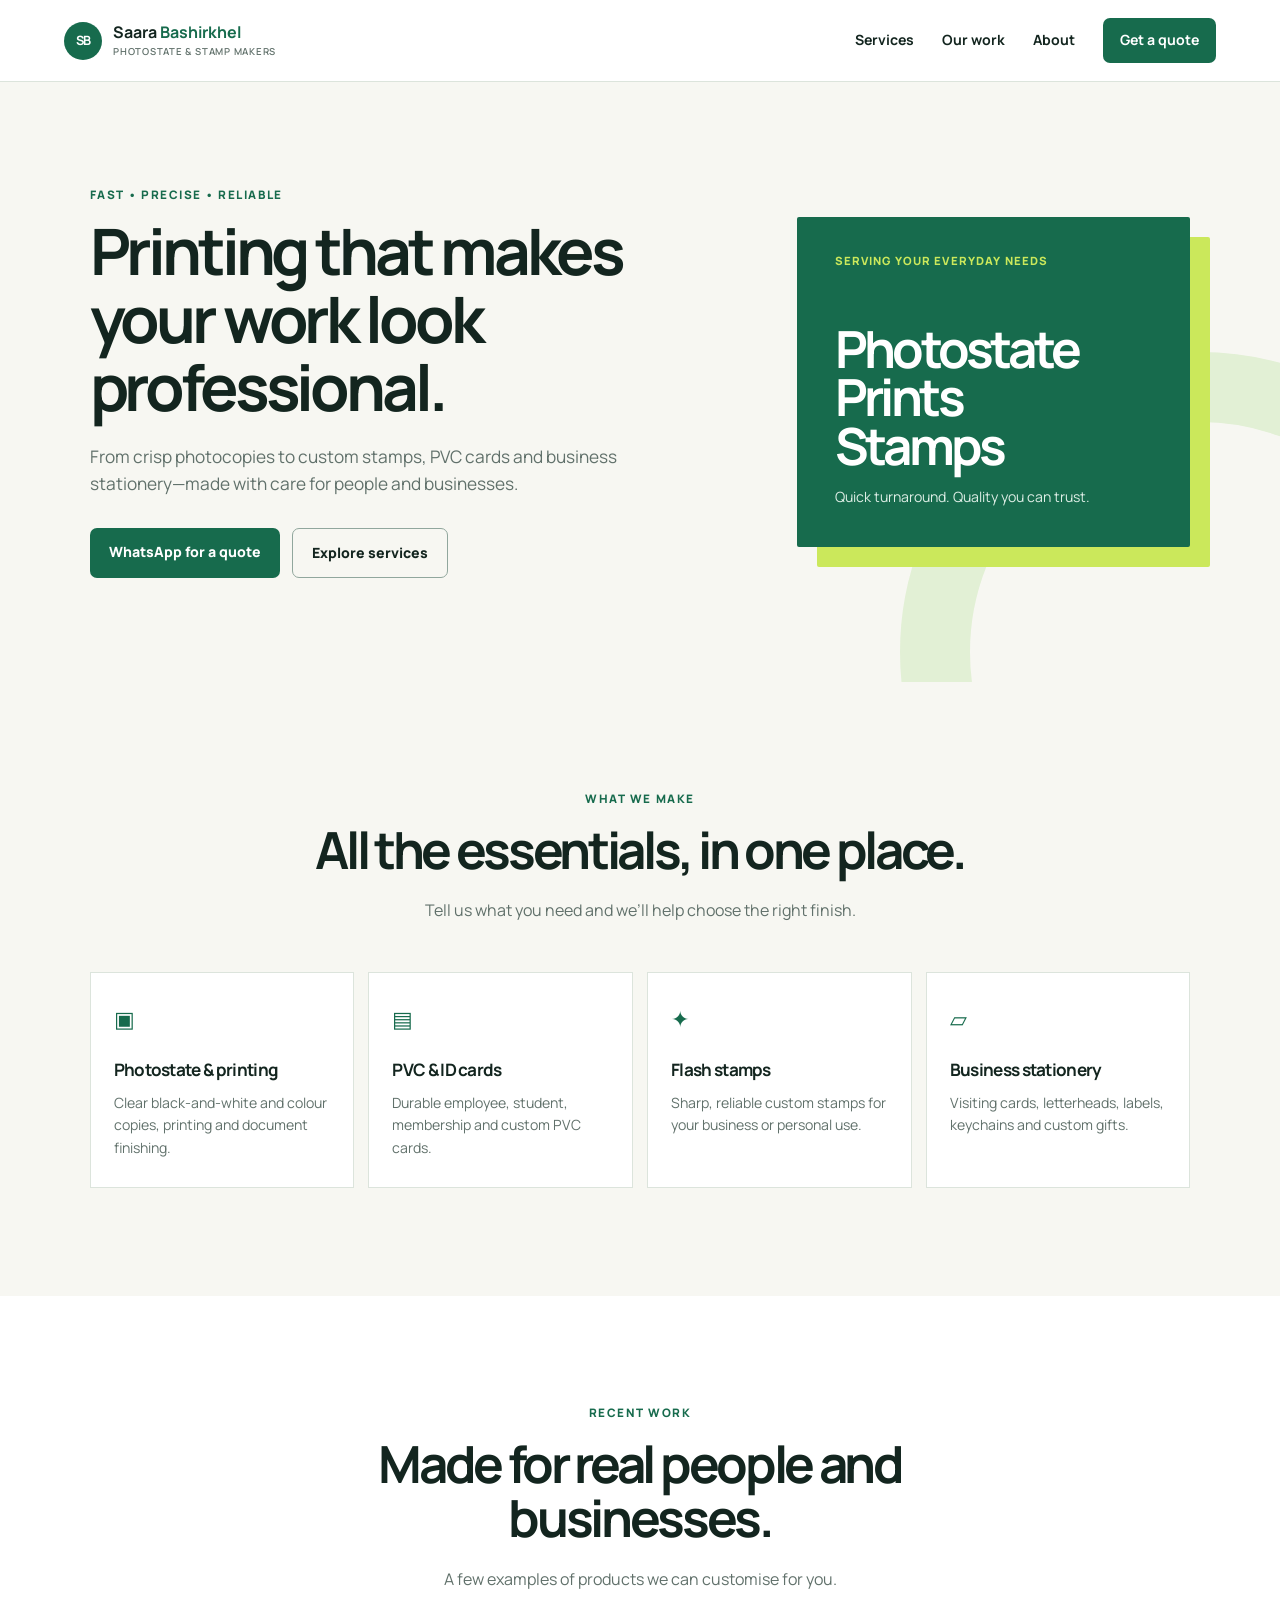
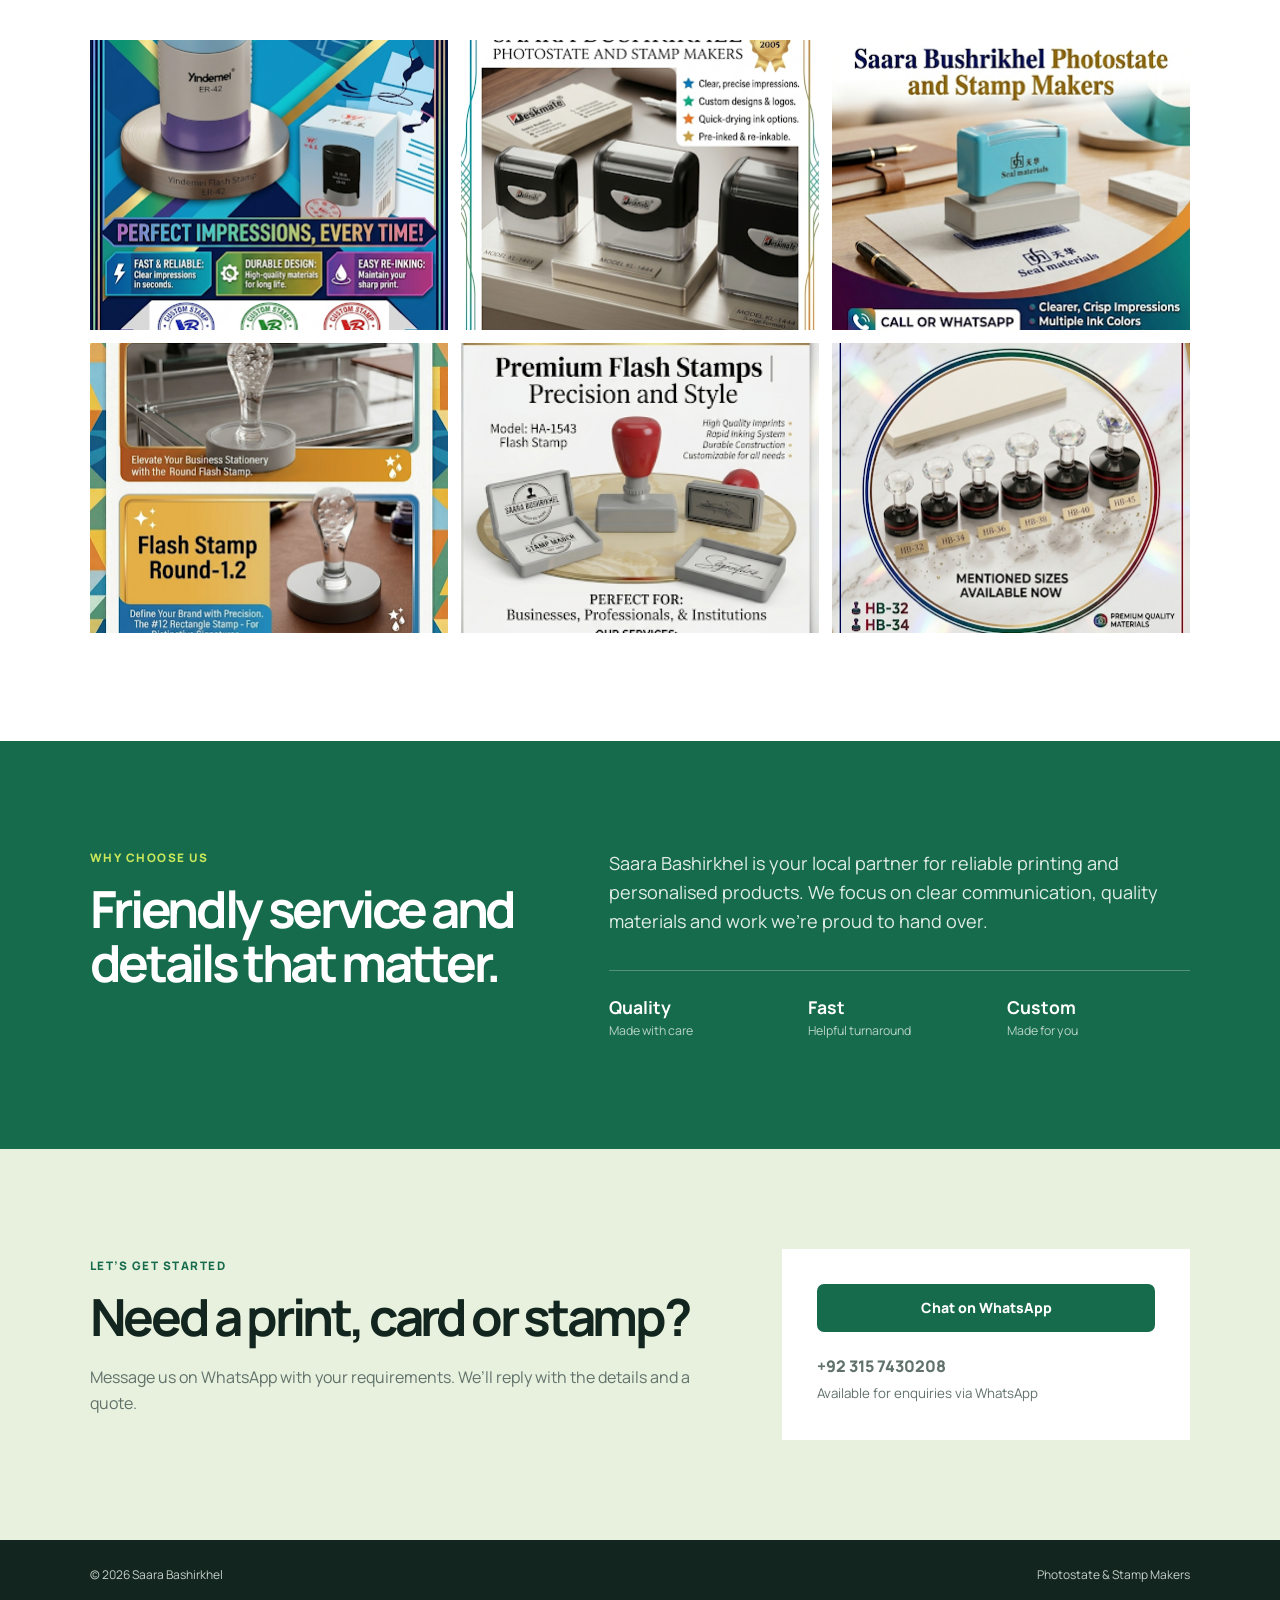
==== index.html @ 675db546 "Add files via upload" ====
<!doctype html>
<html lang="en">
  <head>
    <meta charset="utf-8">
    <meta name="viewport" content="width=device-width, initial-scale=1">
    <meta name="description" content="Saara Bashirkhel — professional photostate, printing, PVC card and stamp-making services.">
    <title>Saara Bashirkhel | Photostate & Stamp Makers</title>
    <link rel="preconnect" href="https://fonts.googleapis.com">
    <link rel="preconnect" href="https://fonts.gstatic.com" crossorigin>
    <link href="https://fonts.googleapis.com/css2?family=Manrope:wght@400;500;600;700;800&display=swap" rel="stylesheet">
    <link rel="stylesheet" href="styles.css">
  </head>
  <body>
    <header class="site-header">
      <a class="brand" href="#home" aria-label="Saara Bashirkhel home"><span class="brand-mark">SB</span><span>Saara <b>Bashirkhel</b><small>Photostate & Stamp Makers</small></span></a>
      <button class="menu-button" aria-expanded="false" aria-controls="menu">Menu</button>
      <nav id="menu"><a href="#services">Services</a><a href="#gallery">Our work</a><a href="#about">About</a><a class="nav-cta" href="#contact">Get a quote</a></nav>
    </header>

    <main>
      <section id="home" class="hero">
        <div class="hero-copy"><p class="eyebrow">Fast • precise • reliable</p><h1>Printing that makes your work look professional.</h1><p class="lead">From crisp photocopies to custom stamps, PVC cards and business stationery—made with care for people and businesses.</p><div class="actions"><a class="button primary" href="https://wa.me/923157430208?text=Hello%20Saara%20Bashirkhel%2C%20I%20would%20like%20a%20quote." target="_blank" rel="noopener">WhatsApp for a quote</a><a class="button ghost" href="#services">Explore services</a></div></div>
        <div class="hero-card"><span>Serving your everyday needs</span><strong>Photostate<br>Prints<br>Stamps</strong><p>Quick turnaround. Quality you can trust.</p></div>
      </section>

      <section id="services" class="section tinted"><div class="section-heading"><p class="eyebrow">What we make</p><h2>All the essentials, in one place.</h2><p>Tell us what you need and we’ll help choose the right finish.</p></div>
        <div class="service-grid">
          <article><span class="icon">▣</span><h3>Photostate & printing</h3><p>Clear black-and-white and colour copies, printing and document finishing.</p></article>
          <article><span class="icon">▤</span><h3>PVC & ID cards</h3><p>Durable employee, student, membership and custom PVC cards.</p></article>
          <article><span class="icon">✦</span><h3>Flash stamps</h3><p>Sharp, reliable custom stamps for your business or personal use.</p></article>
          <article><span class="icon">▱</span><h3>Business stationery</h3><p>Visiting cards, letterheads, labels, keychains and custom gifts.</p></article>
        </div>
      </section>

      <section id="gallery" class="section"><div class="section-heading"><p class="eyebrow">Recent work</p><h2>Made for real people and businesses.</h2><p>A few examples of products we can customise for you.</p></div>
        <div class="gallery">
          <img src="assets/1783739951752.png" alt="Custom printing work" loading="lazy"><img src="assets/1783739996728.png" alt="Custom stamp work" loading="lazy"><img src="assets/1783740013256.png" alt="Printed product" loading="lazy"><img src="assets/1783740024744.png" alt="Printed product" loading="lazy"><img src="assets/1783740642794.png" alt="Custom work" loading="lazy"><img src="assets/1783740699148.png" alt="Custom printing work" loading="lazy">
        </div>
      </section>

      <section id="about" class="section about"><div><p class="eyebrow">Why choose us</p><h2>Friendly service and details that matter.</h2></div><div class="about-copy"><p>Saara Bashirkhel is your local partner for reliable printing and personalised products. We focus on clear communication, quality materials and work we’re proud to hand over.</p><div class="stats"><div><b>Quality</b><span>Made with care</span></div><div><b>Fast</b><span>Helpful turnaround</span></div><div><b>Custom</b><span>Made for you</span></div></div></div></section>

      <section id="contact" class="contact"><div><p class="eyebrow">Let’s get started</p><h2>Need a print, card or stamp?</h2><p>Message us on WhatsApp with your requirements. We’ll reply with the details and a quote.</p></div><div class="contact-panel"><a class="button primary full" href="https://wa.me/923157430208?text=Hello%20Saara%20Bashirkhel%2C%20I%20would%20like%20a%20quote." target="_blank" rel="noopener">Chat on WhatsApp</a><p>+92 315 7430208</p><small>Available for enquiries via WhatsApp</small></div></section>
    </main>
    <footer><span>© <span id="year"></span> Saara Bashirkhel</span><span>Photostate & Stamp Makers</span></footer>
    <script src="script.js"></script>
  </body>
</html>
---- styles.css ----
:root{--ink:#13251f;--green:#176b4d;--lime:#cbe85b;--paper:#f7f7f2;--muted:#61716b;--line:#dce4dc}*{box-sizing:border-box}html{scroll-behavior:smooth}body{margin:0;font-family:Manrope,Arial,sans-serif;color:var(--ink);background:#fff;line-height:1.6}.site-header{height:82px;display:flex;align-items:center;justify-content:space-between;padding:0 max(5vw,32px);border-bottom:1px solid var(--line);position:sticky;top:0;background:#fffffff0;backdrop-filter:blur(12px);z-index:10}.brand{display:flex;align-items:center;gap:11px;color:var(--ink);text-decoration:none;font-weight:700;line-height:1.1}.brand b{color:var(--green)}.brand small{display:block;font-size:.6rem;font-weight:600;letter-spacing:.08em;text-transform:uppercase;color:var(--muted);margin-top:5px}.brand-mark{display:grid;place-items:center;width:38px;height:38px;border-radius:50%;background:var(--green);color:white;font-size:.8rem;letter-spacing:-.08em}nav{display:flex;gap:28px;align-items:center}nav a{color:var(--ink);text-decoration:none;font-size:.88rem;font-weight:700}.nav-cta{background:var(--green);color:#fff;padding:11px 17px;border-radius:7px}.menu-button{display:none}.hero{min-height:600px;background:var(--paper);padding:90px max(7vw,32px);display:grid;grid-template-columns:1.15fr .7fr;align-items:center;gap:60px;position:relative;overflow:hidden}.hero:after{content:"";width:460px;height:460px;border:70px solid #e2f0d5;border-radius:50%;position:absolute;right:-220px;bottom:-270px}.hero-copy{max-width:725px;position:relative;z-index:1}.eyebrow{font-size:.73rem;letter-spacing:.13em;text-transform:uppercase;font-weight:800;color:var(--green);margin:0 0 13px}.hero h1,h2{font-size:clamp(2.2rem,5vw,4.55rem);letter-spacing:-.065em;line-height:1.06;margin:0 0 22px}.lead{font-size:1.08rem;max-width:585px;color:var(--muted);margin:0 0 30px}.actions{display:flex;gap:12px;flex-wrap:wrap}.button{display:inline-block;border-radius:7px;padding:13px 19px;text-decoration:none;font-weight:800;font-size:.88rem;transition:.2s}.button:hover{transform:translateY(-2px)}.primary{background:var(--green);color:white}.ghost{border:1px solid #91a79d;color:var(--ink)}.hero-card{position:relative;z-index:1;background:var(--green);color:#fff;padding:38px;min-height:330px;display:flex;flex-direction:column;justify-content:end;border-radius:2px;box-shadow:20px 20px 0 var(--lime)}.hero-card span{position:absolute;top:35px;font-size:.71rem;letter-spacing:.1em;text-transform:uppercase;color:var(--lime);font-weight:800}.hero-card strong{font-size:clamp(2.1rem,4vw,3.5rem);letter-spacing:-.07em;line-height:.95}.hero-card p{font-size:.88rem;color:#deeee6;margin:17px 0 0}.section{padding:108px max(7vw,32px)}.tinted{background:var(--paper)}.section-heading{text-align:center;max-width:650px;margin:0 auto 48px}.section-heading h2,.about h2,.contact h2{font-size:clamp(2rem,4vw,3.5rem)}.section-heading>p:last-child{color:var(--muted);margin:0}.service-grid{display:grid;grid-template-columns:repeat(4,1fr);gap:14px}.service-grid article{background:#fff;border:1px solid var(--line);padding:28px 23px;min-height:210px}.icon{font-size:1.4rem;color:var(--green)}h3{font-size:1.07rem;letter-spacing:-.04em;margin:20px 0 8px}.service-grid p{font-size:.88rem;color:var(--muted);margin:0}.gallery{display:grid;grid-template-columns:repeat(3,1fr);gap:13px}.gallery img{width:100%;height:290px;object-fit:cover;display:block;filter:saturate(.92)}.about{background:var(--green);color:white;display:grid;grid-template-columns:.85fr 1.15fr;gap:90px}.about .eyebrow{color:var(--lime)}.about-copy>p{font-size:1.13rem;color:#e1eee7;margin:0}.stats{display:grid;grid-template-columns:repeat(3,1fr);gap:15px;border-top:1px solid #549177;margin-top:34px;padding-top:22px}.stats b,.stats span{display:block}.stats b{font-size:1.1rem}.stats span{font-size:.77rem;color:#b7d4c4}.contact{padding:100px max(7vw,32px);display:grid;grid-template-columns:1.2fr .8fr;gap:80px;align-items:center;background:#e7f1dd}.contact>div>p:not(.eyebrow){color:var(--muted);max-width:620px}.contact-panel{background:white;padding:35px}.full{width:100%;text-align:center}.contact-panel p{font-weight:800;margin:22px 0 0}.contact-panel small{color:var(--muted)}footer{padding:25px max(7vw,32px);display:flex;justify-content:space-between;background:var(--ink);color:#c5d2ca;font-size:.75rem}@media(max-width:800px){.site-header{height:70px}.menu-button{display:block;border:0;background:none;font:inherit;font-weight:800;color:var(--green)}nav{display:none;position:absolute;left:0;right:0;top:69px;padding:20px 5vw;background:white;border-bottom:1px solid var(--line);flex-direction:column;align-items:flex-start;gap:18px}nav.open{display:flex}.hero,.about,.contact{grid-template-columns:1fr;gap:40px}.hero{padding-top:65px;padding-bottom:80px;min-height:0}.hero-card{min-height:240px}.service-grid{grid-template-columns:1fr 1fr}.gallery{grid-template-columns:1fr 1fr}.gallery img{height:220px}.section{padding-top:75px;padding-bottom:75px}.about{gap:26px}.stats{gap:8px}footer{flex-direction:column;gap:6px}}@media(max-width:420px){.service-grid{grid-template-columns:1fr}.gallery{grid-template-columns:1fr}.gallery img{height:280px}}
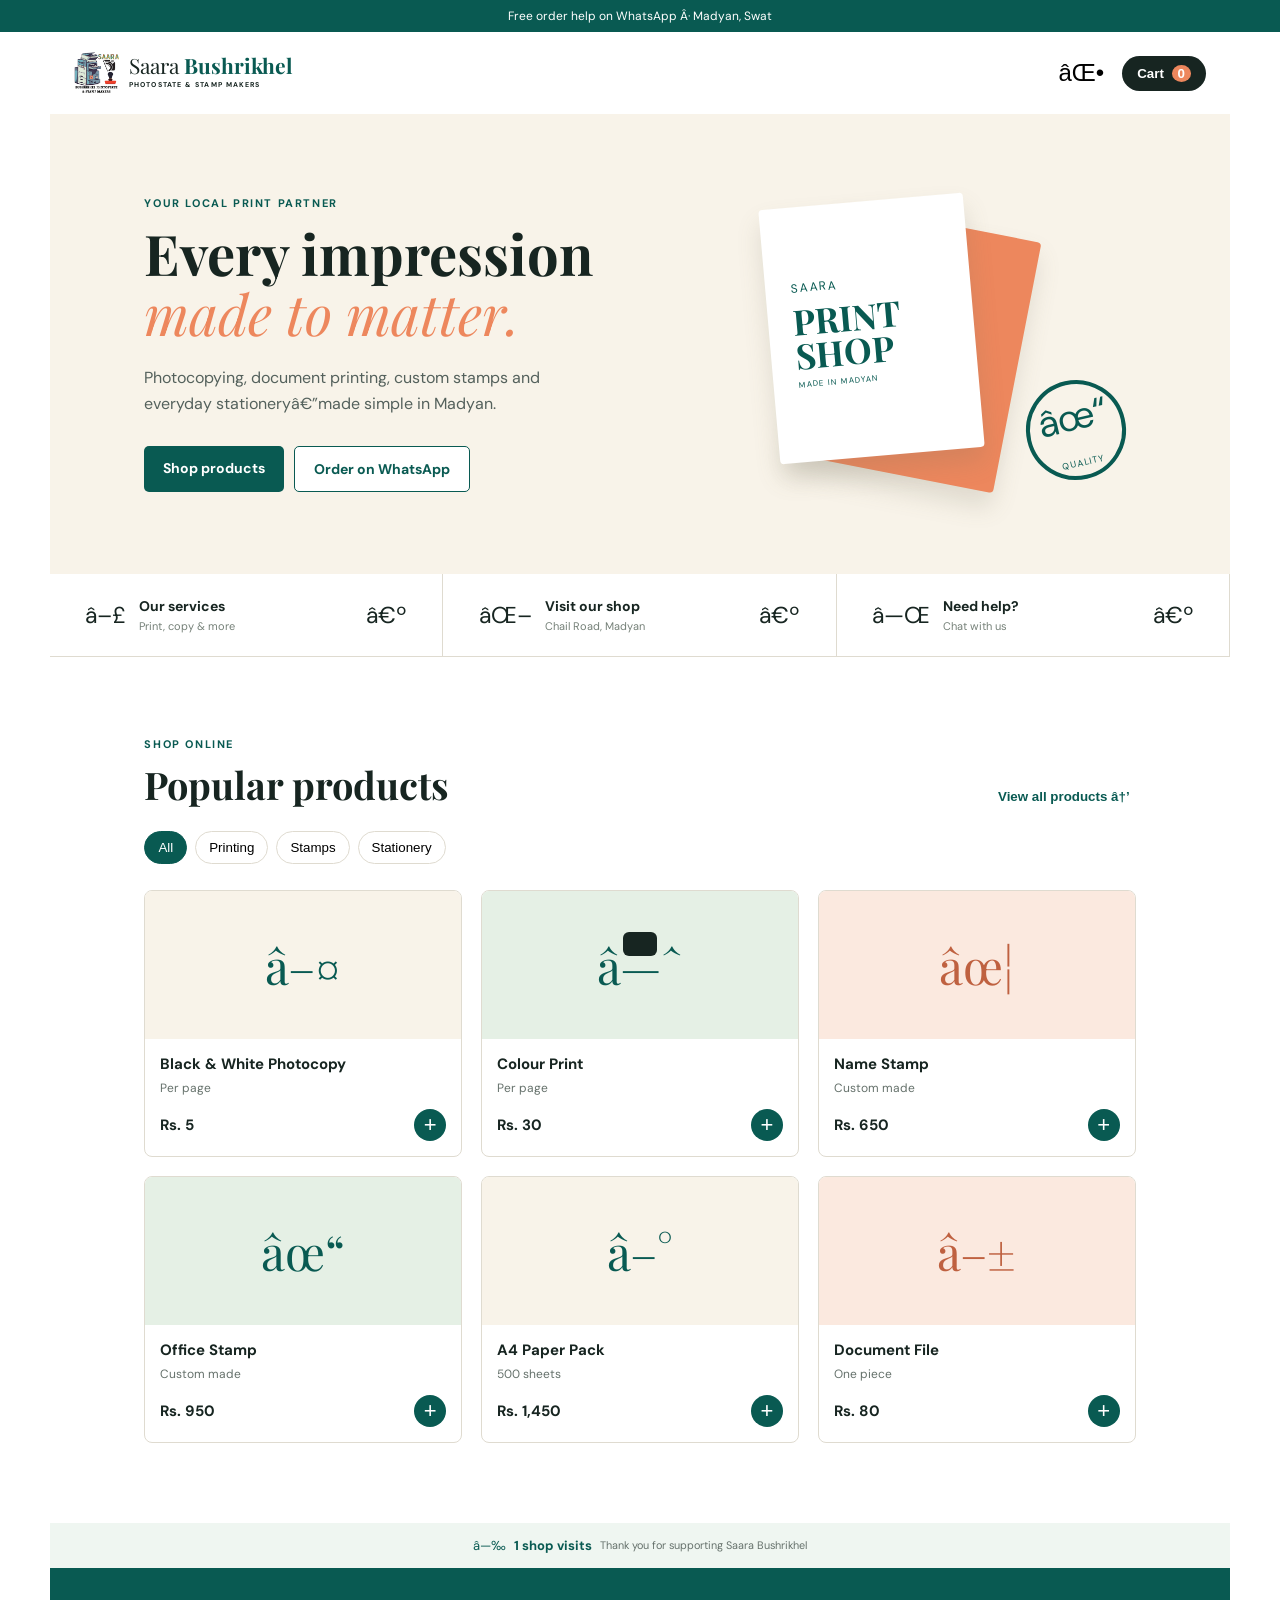
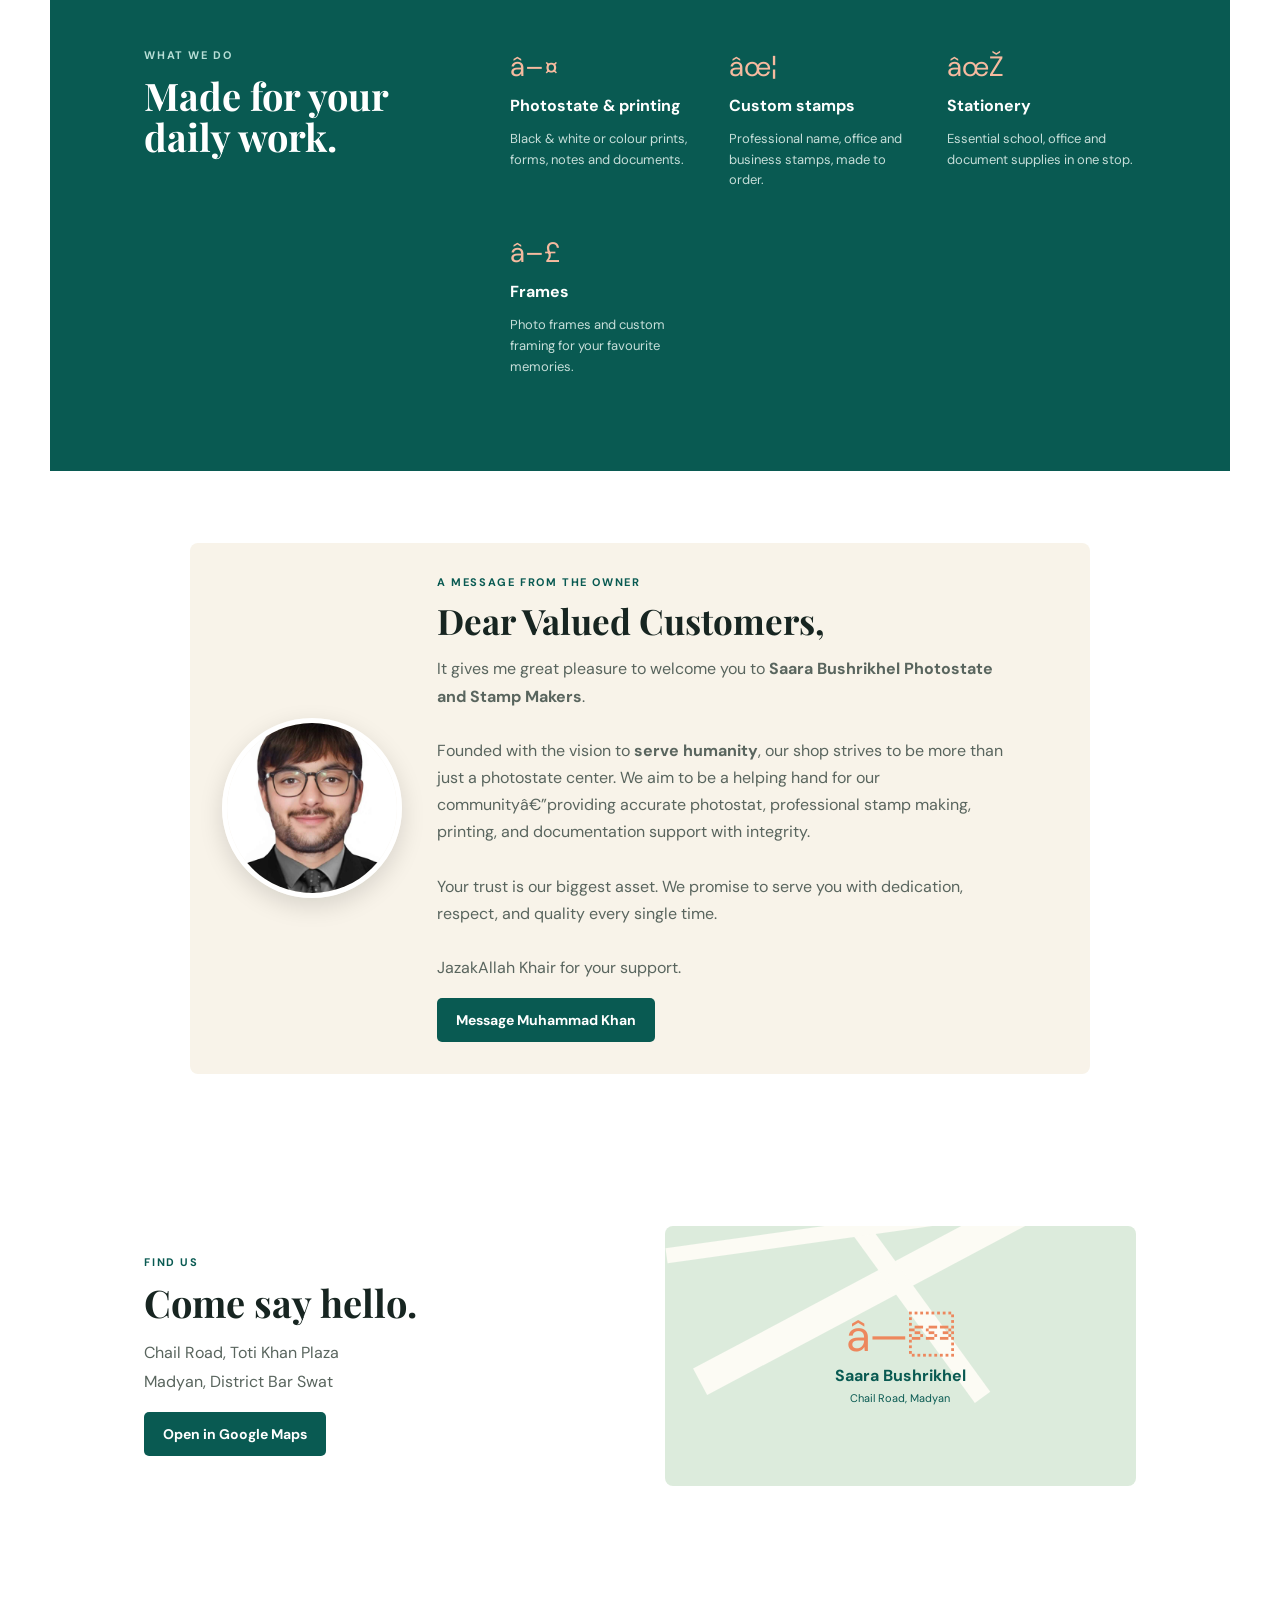
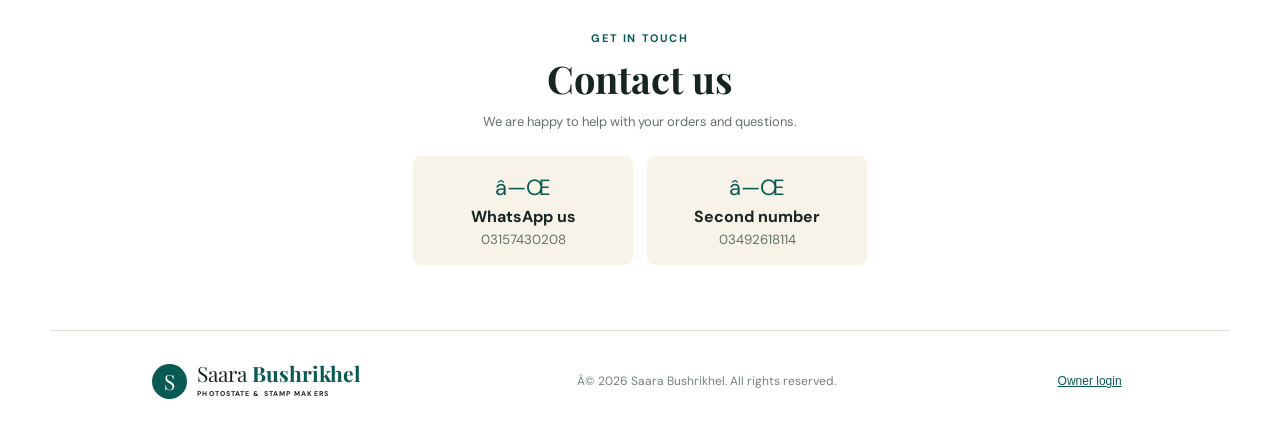
==== commit 716e0095: "Deploy updated Saara Bushrikhel website" ====
--- a/index.html
+++ b/index.html
@@ -1,48 +1,103 @@
 <!doctype html>
 <html lang="en">
   <head>
-    <meta charset="utf-8">
-    <meta name="viewport" content="width=device-width, initial-scale=1">
-    <meta name="description" content="Saara Bashirkhel — professional photostate, printing, PVC card and stamp-making services.">
-    <title>Saara Bashirkhel | Photostate & Stamp Makers</title>
-    <link rel="preconnect" href="https://fonts.googleapis.com">
-    <link rel="preconnect" href="https://fonts.gstatic.com" crossorigin>
-    <link href="https://fonts.googleapis.com/css2?family=Manrope:wght@400;500;600;700;800&display=swap" rel="stylesheet">
-    <link rel="stylesheet" href="styles.css">
+    <meta charset="UTF-8" />
+    <meta name="viewport" content="width=device-width, initial-scale=1.0" />
+    <meta name="description" content="Saara Bushrikhel Photostate and Stamp Makers in Madyan, Swat. Photocopy, printing, stamps and stationery." />
+    <meta name="theme-color" content="#095a52" />
+    <title>Saara Bushrikhel | Photostate & Stamp Makers</title>
+    <link rel="preconnect" href="https://fonts.googleapis.com" />
+    <link rel="preconnect" href="https://fonts.gstatic.com" crossorigin />
+    <link href="https://fonts.googleapis.com/css2?family=DM+Sans:wght@400;500;600;700&family=Playfair+Display:wght@700&display=swap" rel="stylesheet" />
+    <style>:root{--green:#095a52;--ink:#172521;--cream:#f8f3e9;--orange:#ed875d;--line:#dfdbd0}*{box-sizing:border-box}html{scroll-behavior:smooth}body{margin:0;color:var(--ink);background:#fff;font-family:"DM Sans",sans-serif}.notice{background:var(--green);color:#fff;text-align:center;font-size:12px;padding:8px}.header,main,footer{max-width:1180px;margin:auto}.header{height:82px;display:flex;align-items:center;justify-content:space-between;padding:0 24px}.brand{display:flex;gap:10px;align-items:center;color:var(--ink);text-decoration:none;font-family:"Playfair Display",serif;font-size:21px;line-height:.8}.brand b{color:var(--green)}.brand small{display:block;font:700 7px "DM Sans";letter-spacing:1.1px;margin-top:7px}.brand-mark{display:grid;place-items:center;width:35px;height:35px;border-radius:50%;background:var(--green);color:#fff;font-size:21px}.header-actions{display:flex;align-items:center;gap:12px}.icon-button,.close,.admin-link{border:0;background:transparent;font-size:24px;cursor:pointer}.cart-button{border:0;border-radius:99px;background:var(--ink);color:#fff;padding:10px 15px;font-weight:700;cursor:pointer}.cart-button span{background:var(--orange);border-radius:50%;padding:1px 6px;margin-left:4px}.hero{background:var(--cream);padding:82px 8%;display:grid;grid-template-columns:1.15fr .85fr;min-height:450px;overflow:hidden}.eyebrow{letter-spacing:1.6px;font-weight:700;font-size:11px;color:var(--green);margin:0 0 13px}.hero h1,h2{font-family:"Playfair Display",serif;font-size:56px;line-height:1.08;margin:0}.hero h1 i{color:var(--orange);font-weight:400}.hero-copy{max-width:430px;line-height:1.65;color:#54615c;margin:21px 0 28px}.button{display:inline-block;text-decoration:none;border:0;padding:13px 19px;border-radius:5px;font:700 14px "DM Sans";cursor:pointer}.primary{background:var(--green);color:#fff}.secondary{background:#fff;color:var(--green);border:1px solid var(--green)}.hero-buttons{display:flex;gap:10px}.hero-art{position:relative;min-height:270px}.paper{position:absolute;width:205px;height:255px;border-radius:4px;box-shadow:0 15px 25px #766d5b30}.paper-back{background:var(--orange);transform:rotate(11deg);left:100px;top:25px}.paper-front{display:flex;flex-direction:column;justify-content:center;gap:8px;background:#fff;padding:25px;left:55px;top:5px;transform:rotate(-5deg);color:var(--green)}.paper-front span{font-size:12px;letter-spacing:2px}.paper-front b{font-family:"Playfair Display";font-size:35px;line-height:.95}.paper-front small{font-size:8px;letter-spacing:1px}.stamp{position:absolute;right:10px;bottom:12px;display:grid;place-items:center;width:100px;height:100px;border:4px solid var(--green);border-radius:50%;color:var(--green);font-size:38px;transform:rotate(-13deg)}.stamp small{font-size:9px;letter-spacing:1px}.quick-links{display:grid;grid-template-columns:repeat(3,1fr);border-bottom:1px solid var(--line)}.quick-links a{padding:23px 9%;display:flex;align-items:center;gap:13px;border-right:1px solid var(--line);color:var(--ink);text-decoration:none;font-size:23px}.quick-links span{font-size:14px;font-weight:700;flex:1}.quick-links small{display:block;color:#758078;font-weight:400;font-size:11px;margin-top:4px}.shop-section,.services,.location{padding:80px 8%}.section-heading{display:flex;justify-content:space-between;align-items:end}.section-heading h2,.services h2,.location h2{font-size:38px}.text-button{border:0;background:none;color:var(--green);font-weight:700;cursor:pointer}.filters{display:flex;gap:8px;margin:26px 0}.filters button{border:1px solid var(--line);background:#fff;border-radius:999px;padding:8px 13px;cursor:pointer}.filters button.active{background:var(--green);color:#fff;border-color:var(--green)}.products{display:grid;grid-template-columns:repeat(3,1fr);gap:19px}.product{border:1px solid var(--line);border-radius:8px;overflow:hidden}.product-visual{height:148px;background:var(--cream);display:grid;place-items:center;font:48px "Playfair Display";color:var(--green)}.product:nth-child(2n) .product-visual{background:#e5f0e5}.product:nth-child(3n) .product-visual{background:#fbe9df;color:#bf6140}.product-info{padding:15px}.product-info h3{font-size:15px;margin:0 0 6px}.product-info p{color:#65716b;margin:0 0 13px;font-size:12px}.product-bottom{display:flex;justify-content:space-between;align-items:center}.product-bottom b{font-size:15px}.add{background:var(--green);color:#fff;border:0;border-radius:50%;width:32px;height:32px;font-size:22px;cursor:pointer}.services{display:grid;grid-template-columns:.65fr 1.35fr;gap:65px;background:var(--green);color:#fff}.services .eyebrow{color:#b7ded6}.service-grid{display:grid;grid-template-columns:repeat(3,1fr);gap:30px}.service-grid span{color:#f6ba9f;font-size:28px}.service-grid h3{font-size:16px;margin:10px 0}.service-grid p{color:#c6ded9;font-size:13px;line-height:1.6}.location{display:grid;grid-template-columns:1fr 1fr;gap:50px;align-items:center}.location>div>p:not(.eyebrow){line-height:1.8;color:#59655e}.map-card{position:relative;height:260px;overflow:hidden;border-radius:8px;background:#dcebdc;text-decoration:none;color:var(--green);display:grid;place-content:center;text-align:center}.map-card:before,.road{position:absolute;background:#fcfbf4}.map-card:before{content:"";width:600px;height:30px;transform:rotate(-28deg)}.road-one{width:400px;height:19px;transform:rotate(54deg)}.road-two{width:320px;height:15px;transform:rotate(-8deg)}.pin{font-size:45px;color:var(--orange);z-index:1}.map-card b,.map-card small{z-index:1}.map-card small{font-size:11px;margin-top:5px}footer{border-top:1px solid var(--line);padding:30px 8%;display:flex;align-items:center;justify-content:space-between;color:#758078;font-size:12px}.admin-link{font-size:12px;color:var(--green);text-decoration:underline}.drawer{position:fixed;z-index:10;top:0;right:-430px;width:min(420px,100%);height:100%;background:#fff;transition:right .25s;padding:22px;display:flex;flex-direction:column}.drawer.open{right:0}.drawer-head{display:flex;justify-content:space-between;align-items:center;border-bottom:1px solid var(--line)}.drawer-head h2{font-size:27px}.cart-items{flex:1;overflow:auto}.cart-row{display:flex;justify-content:space-between;gap:15px;padding:16px 0;border-bottom:1px solid var(--line)}.cart-row small{color:#65716b}.cart-row button{border:0;background:none;color:#ae4730;cursor:pointer}.payment{background:var(--cream);padding:13px;font-size:12px;margin:10px 0}.payment h3{margin:0}.payment p{white-space:pre-line;line-height:1.6}.cart-footer{display:flex;justify-content:space-between;align-items:center}.cart-footer small{display:block;color:#758078}.overlay{visibility:hidden;opacity:0;position:fixed;inset:0;background:#0006;z-index:9;transition:.2s}.overlay.show{visibility:visible;opacity:1}.modal{visibility:hidden;opacity:0;position:fixed;z-index:11;inset:0;display:grid;place-items:center;padding:20px;transition:.2s}.modal.show{visibility:visible;opacity:1}.modal-box{position:relative;background:#fff;width:min(520px,100%);max-height:90vh;overflow:auto;padding:31px;border-radius:8px;box-shadow:0 12px 50px #0003}.modal-box h2{font-size:32px}.modal-box .close{position:absolute;right:15px;top:8px}.muted{color:#64706a;font-size:13px;line-height:1.6}form{display:grid;gap:13px;margin:20px 0}label{font-size:12px;font-weight:700;display:grid;gap:6px}input,select{width:100%;padding:11px;border:1px solid var(--line);border-radius:4px;font:14px "DM Sans"}hr{border:0;border-top:1px solid var(--line);margin:25px 0}.product-form{grid-template-columns:1fr 120px}.product-form select{grid-column:span 2}.admin-product{font-size:13px;padding:9px 0;border-bottom:1px solid var(--line);display:flex;justify-content:space-between}.admin-product button{border:0;background:none;color:#b44b32;cursor:pointer}.toast{position:fixed;z-index:20;bottom:24px;left:50%;transform:translate(-50%,80px);background:var(--ink);color:#fff;padding:12px 17px;border-radius:6px;font-size:13px;transition:.25s}.toast.show{transform:translate(-50%,0)}
+ .shop-logo{width:45px;height:45px;object-fit:contain;object-position:left center}.community-bar{display:flex;justify-content:center;gap:8px;align-items:center;background:#eff6f1;padding:14px;color:var(--green);font-size:13px}.community-bar small{color:#65716b}.advertising{padding:70px 8%;background:var(--cream)}.video-wrap{max-width:760px;aspect-ratio:16/9;margin:25px auto;border-radius:8px;overflow:hidden;background:var(--ink)}.video-wrap iframe{width:100%;height:100%;border:0}.ad-grid{display:grid;grid-template-columns:repeat(3,1fr);gap:16px;margin-top:20px}.paid-ad{background:#fff;border-radius:8px;padding:22px;border-top:4px solid var(--orange)}.paid-ad small{font-size:9px;letter-spacing:1px;color:var(--orange);font-weight:700}.paid-ad h3{margin:9px 0;font-size:17px}.paid-ad p{font-size:13px;color:#65716b;line-height:1.5}.paid-ad a{color:var(--green);font-size:13px;font-weight:700}.owner-message{display:grid;grid-template-columns:180px 1fr;gap:35px;align-items:center;max-width:900px;margin:72px auto;padding:32px;background:var(--cream);border-radius:8px}.owner-message>img{width:180px;height:180px;border-radius:50%;object-fit:cover;border:5px solid #fff;box-shadow:0 8px 24px #0002}.owner-message h2{font-size:35px}.owner-message p:not(.eyebrow){max-width:570px;line-height:1.7;color:#59655e}.manager-title{display:flex;align-items:center;justify-content:space-between}.manager-title .eyebrow{margin-bottom:5px}.manager-title h3{margin:0}.manager-title span{font-size:12px;color:#65716b;background:var(--cream);padding:6px 9px;border-radius:99px}.ad-form,.assistant-form{grid-template-columns:1fr 1fr}.ad-form input:last-of-type,.assistant-form input:last-of-type{grid-column:span 2}.admin-ad{display:flex;align-items:center;justify-content:space-between;border-bottom:1px solid var(--line);padding:9px 0;font-size:12px}.admin-ad small{display:block;color:#65716b;margin-top:3px}.admin-ad button{border:0;background:none;color:#b44b32;cursor:pointer}.product-table-head{display:grid;grid-template-columns:1fr 85px 105px 100px;gap:6px;margin-top:20px;padding:0 2px;color:#65716b;font-size:10px;font-weight:700;text-transform:uppercase;letter-spacing:.7px}.admin-product{display:grid;grid-template-columns:1fr 85px 105px 100px;gap:6px;align-items:center;padding:10px 0}.admin-product input,.admin-product select{padding:7px;font-size:12px}.admin-product span{display:flex;gap:4px}.admin-product button{font-size:12px;padding:3px}.admin-product button[data-update]{color:var(--green)}
+@media(max-width:700px){.header{height:72px;padding:0 16px}.shop-logo{width:38px;height:38px}.hero{grid-template-columns:1fr;padding:60px 8%;min-height:auto}.hero h1{font-size:43px}.hero-art{height:220px;margin-top:20px}.paper-front{left:30px}.paper-back{left:80px}.quick-links{grid-template-columns:1fr}.quick-links a{padding:16px 8%;border-bottom:1px solid var(--line)}.products{grid-template-columns:repeat(2,1fr);gap:10px}.product-visual{height:105px}.shop-section,.services,.location{padding:54px 8%}.services,.location{grid-template-columns:1fr;gap:32px}.service-grid{gap:14px}.service-grid p{font-size:11px}.owner-message{grid-template-columns:1fr;margin:42px 8%;text-align:center;gap:20px}.owner-message>img{margin:auto;width:130px;height:130px}.location{padding-bottom:50px}footer{display:grid;gap:12px}.footer-brand{grid-row:1}.product-form{grid-template-columns:1fr}.product-form select{grid-column:auto}.admin-product{grid-template-columns:1fr 70px auto auto}}
+@media(max-width:700px){.community-bar{flex-wrap:wrap;padding:12px 8%;text-align:center}.advertising{padding:54px 8%}.ad-grid{grid-template-columns:1fr}.ad-form{grid-template-columns:1fr}.ad-form input:last-of-type{grid-column:auto}.product-table-head{display:none}}
+</style>
   </head>
   <body>
-    <header class="site-header">
-      <a class="brand" href="#home" aria-label="Saara Bashirkhel home"><span class="brand-mark">SB</span><span>Saara <b>Bashirkhel</b><small>Photostate & Stamp Makers</small></span></a>
-      <button class="menu-button" aria-expanded="false" aria-controls="menu">Menu</button>
-      <nav id="menu"><a href="#services">Services</a><a href="#gallery">Our work</a><a href="#about">About</a><a class="nav-cta" href="#contact">Get a quote</a></nav>
+    <div class="notice">Free order help on WhatsApp Â· Madyan, Swat</div>
+    <header class="header">
+      <a href="#home" class="brand" aria-label="Saara Bushrikhel home"><img class="shop-logo" src="[data-uri]" alt="Saara Bushrikhel shop logo" /><span>Saara <b>Bushrikhel</b><small>PHOTOSTATE & STAMP MAKERS</small></span></a>
+      <div class="header-actions"><button class="icon-button" id="searchButton" aria-label="Search products">âŒ•</button><button class="cart-button" id="cartButton">Cart <span id="cartCount">0</span></button></div>
     </header>
-
-    <main>
-      <section id="home" class="hero">
-        <div class="hero-copy"><p class="eyebrow">Fast • precise • reliable</p><h1>Printing that makes your work look professional.</h1><p class="lead">From crisp photocopies to custom stamps, PVC cards and business stationery—made with care for people and businesses.</p><div class="actions"><a class="button primary" href="https://wa.me/923157430208?text=Hello%20Saara%20Bashirkhel%2C%20I%20would%20like%20a%20quote." target="_blank" rel="noopener">WhatsApp for a quote</a><a class="button ghost" href="#services">Explore services</a></div></div>
-        <div class="hero-card"><span>Serving your everyday needs</span><strong>Photostate<br>Prints<br>Stamps</strong><p>Quick turnaround. Quality you can trust.</p></div>
+    <main id="home">
+      <section class="hero">
+        <div><p class="eyebrow">YOUR LOCAL PRINT PARTNER</p><h1>Every impression<br /><i>made to matter.</i></h1><p class="hero-copy">Photocopying, document printing, custom stamps and everyday stationeryâ€”made simple in Madyan.</p><div class="hero-buttons"><a class="button primary" href="#shop">Shop products</a><a class="button secondary" href="https://wa.me/923157430208" target="_blank" rel="noopener">Order on WhatsApp</a></div></div>
+        <div class="hero-art" aria-hidden="true"><div class="paper paper-back"></div><div class="paper paper-front"><span>SAARA</span><b>PRINT<br />SHOP</b><small>MADE IN MADYAN</small></div><div class="stamp">âœ“<small>QUALITY</small></div></div>
       </section>
-
-      <section id="services" class="section tinted"><div class="section-heading"><p class="eyebrow">What we make</p><h2>All the essentials, in one place.</h2><p>Tell us what you need and we’ll help choose the right finish.</p></div>
-        <div class="service-grid">
-          <article><span class="icon">▣</span><h3>Photostate & printing</h3><p>Clear black-and-white and colour copies, printing and document finishing.</p></article>
-          <article><span class="icon">▤</span><h3>PVC & ID cards</h3><p>Durable employee, student, membership and custom PVC cards.</p></article>
-          <article><span class="icon">✦</span><h3>Flash stamps</h3><p>Sharp, reliable custom stamps for your business or personal use.</p></article>
-          <article><span class="icon">▱</span><h3>Business stationery</h3><p>Visiting cards, letterheads, labels, keychains and custom gifts.</p></article>
-        </div>
-      </section>
-
-      <section id="gallery" class="section"><div class="section-heading"><p class="eyebrow">Recent work</p><h2>Made for real people and businesses.</h2><p>A few examples of products we can customise for you.</p></div>
-        <div class="gallery">
-          <img src="assets/1783739951752.png" alt="Custom printing work" loading="lazy"><img src="assets/1783739996728.png" alt="Custom stamp work" loading="lazy"><img src="assets/1783740013256.png" alt="Printed product" loading="lazy"><img src="assets/1783740024744.png" alt="Printed product" loading="lazy"><img src="assets/1783740642794.png" alt="Custom work" loading="lazy"><img src="assets/1783740699148.png" alt="Custom printing work" loading="lazy">
-        </div>
-      </section>
-
-      <section id="about" class="section about"><div><p class="eyebrow">Why choose us</p><h2>Friendly service and details that matter.</h2></div><div class="about-copy"><p>Saara Bashirkhel is your local partner for reliable printing and personalised products. We focus on clear communication, quality materials and work we’re proud to hand over.</p><div class="stats"><div><b>Quality</b><span>Made with care</span></div><div><b>Fast</b><span>Helpful turnaround</span></div><div><b>Custom</b><span>Made for you</span></div></div></div></section>
-
-      <section id="contact" class="contact"><div><p class="eyebrow">Let’s get started</p><h2>Need a print, card or stamp?</h2><p>Message us on WhatsApp with your requirements. We’ll reply with the details and a quote.</p></div><div class="contact-panel"><a class="button primary full" href="https://wa.me/923157430208?text=Hello%20Saara%20Bashirkhel%2C%20I%20would%20like%20a%20quote." target="_blank" rel="noopener">Chat on WhatsApp</a><p>+92 315 7430208</p><small>Available for enquiries via WhatsApp</small></div></section>
+      <section class="quick-links"><a href="#services">â–£ <span>Our services<small>Print, copy & more</small></span>â€º</a><a href="#location">âŒ– <span>Visit our shop<small>Chail Road, Madyan</small></span>â€º</a><a href="https://wa.me/923492618114" target="_blank" rel="noopener">â—Œ <span>Need help?<small>Chat with us</small></span>â€º</a></section>
+      <section class="shop-section" id="shop"><div class="section-heading"><div><p class="eyebrow">SHOP ONLINE</p><h2>Popular products</h2></div><button id="showAll" class="text-button">View all products â†’</button></div><div class="filters" id="filters"></div><div class="products" id="products"></div></section>
+      <section class="community-bar"><span>â—‰</span><b><span id="visitorCount">1</span> shop visits</b><small>Thank you for supporting Saara Bushrikhel</small></section>
+      <section class="advertising" id="advertising" hidden><div class="section-heading"><div><p class="eyebrow">FEATURED</p><h2>Special offers</h2></div></div><div id="promoVideo"></div><div class="ad-grid" id="adGrid"></div></section>
+      <section class="services" id="services"><div><p class="eyebrow">WHAT WE DO</p><h2>Made for your<br />daily work.</h2></div><div class="service-grid"><article><span>â–¤</span><h3>Photostate & printing</h3><p>Black & white or colour prints, forms, notes and documents.</p></article><article><span>âœ¦</span><h3>Custom stamps</h3><p>Professional name, office and business stamps, made to order.</p></article><article><span>âœŽ</span><h3>Stationery</h3><p>Essential school, office and document supplies in one stop.</p></article></div></section>
+      <section class="owner-message"><img src="[data-uri]" alt="Muhammad Khan, owner of Saara Bushrikhel" /><div><p class="eyebrow">A MESSAGE FROM THE OWNER</p><h2>Dear Valued Customers,</h2><p>It gives me great pleasure to welcome you to <b>Saara Bushrikhel Photostate and Stamp Makers</b>.<br /><br />Founded with the vision to <b>serve humanity</b>, our shop strives to be more than just a photostate center. We aim to be a helping hand for our communityâ€”providing accurate photostat, professional stamp making, printing, and documentation support with integrity.<br /><br />Your trust is our biggest asset. We promise to serve you with dedication, respect, and quality every single time.<br /><br />JazakAllah Khair for your support.</p><a class="button primary" href="https://wa.me/923157430208" target="_blank" rel="noopener">Message Muhammad Khan</a></div></section>
+      <section class="location" id="location"><div><p class="eyebrow">FIND US</p><h2>Come say hello.</h2><p>Chail Road, Toti Khan Plaza<br />Madyan, District Bar Swat</p><a class="button primary" href="https://www.google.com/maps/search/?api=1&query=Chail+Road+Toti+Khan+Plaza+Madyan+District+Bar+Swat" target="_blank" rel="noopener">Open in Google Maps</a></div><a class="map-card" href="https://www.google.com/maps/search/?api=1&query=Chail+Road+Toti+Khan+Plaza+Madyan+District+Bar+Swat" target="_blank" rel="noopener" aria-label="Open location in Google Maps"><span class="pin">â—</span><span class="road road-one"></span><span class="road road-two"></span><b>Saara Bushrikhel</b><small>Chail Road, Madyan</small></a></section>
     </main>
-    <footer><span>© <span id="year"></span> Saara Bashirkhel</span><span>Photostate & Stamp Makers</span></footer>
-    <script src="script.js"></script>
+    <footer><div class="brand footer-brand"><span class="brand-mark">S</span><span>Saara <b>Bushrikhel</b><small>PHOTOSTATE & STAMP MAKERS</small></span></div><p>Â© <span id="year"></span> Saara Bushrikhel. All rights reserved.</p><button id="adminOpen" class="admin-link">Owner login</button></footer>
+    <aside class="drawer" id="cartDrawer" aria-hidden="true"><div class="drawer-head"><h2>Your cart</h2><button class="close" data-close="cartDrawer">Ã—</button></div><div id="cartItems" class="cart-items"></div><div class="payment"><h3>Payment details</h3><p id="paymentDetails">Payment account details will appear here.</p></div><div class="cart-footer"><div><small>Total</small><b id="cartTotal">Rs. 0</b></div><button class="button primary" id="checkout">Order on WhatsApp</button></div></aside>
+    <div class="modal" id="adminModal" aria-hidden="true"><div class="modal-box"><button class="close" data-close="adminModal">Ã—</button><div id="loginView"><p class="eyebrow">SHOP ACCESS</p><h2>Manage your shop</h2><p class="muted">Owners and business assistants can sign in here.</p><form id="loginForm"><label>Assistant username <small>(leave empty for owner)</small><input id="username" placeholder="Username" /></label><label>Password<input type="password" id="password" required placeholder="Enter password" /></label><button class="button primary" type="submit">Sign in</button></form><small class="muted">First owner password: <b>Saara2026!</b>. Change it after signing in.</small></div><div id="adminView" hidden><p class="eyebrow" id="roleLabel">OWNER AREA</p><h2 id="adminHeading">Edit shop details</h2><div class="owner-only"><form id="adminForm"><label>Easypaisa account<input id="easypaisa" placeholder="Account number / name" /></label><label>Bank account<input id="bank" placeholder="Bank name, account title & number" /></label><label>Owner password<input type="password" id="newPassword" placeholder="Set a new password" /></label><button class="button primary" type="submit">Save details</button></form><hr /><div class="manager-title"><div><p class="eyebrow">ASSISTANT ACCOUNTS</p><h3>Create business assistant login</h3></div></div><form id="assistantForm" class="assistant-form"><input id="assistantName" required placeholder="Assistant name" /><input id="assistantUsername" required placeholder="Username" /><input id="assistantPassword" required type="password" placeholder="Password" /><button class="button secondary" type="submit">Create assistant</button></form><div id="assistantAccounts"></div><hr /><div class="manager-title"><div><p class="eyebrow">ADVERTISING</p><h3>Promotional video & paid ads</h3></div></div><form id="videoForm"><label>Video link (YouTube or direct MP4)<input id="videoUrl" type="url" placeholder="https://www.youtube.com/watch?v=..." /></label><button class="button primary" type="submit">Save video</button></form><form id="adForm" class="ad-form"><input id="adTitle" required placeholder="Advertisement title" /><input id="adMessage" required placeholder="Short advertisement message" /><input id="adLink" type="url" placeholder="Website or WhatsApp link (optional)" /><button class="button secondary" type="submit">Add paid ad</button></form><div id="adminAds"></div><hr /></div><div class="manager-title"><div><p class="eyebrow">PRODUCT MANAGER</p><h3>Add a product</h3></div><span id="productCount"></span></div><form id="productForm" class="product-form"><input id="productName" required placeholder="Product name" /><input id="productPrice" required type="number" min="1" placeholder="Price in Rs." /><select id="productCategory"><option>Printing</option><option>Stamps</option><option>Stationery</option></select><button class="button primary" type="submit">Add product</button></form><p class="muted">Edit the name, price or category below, then press Save. Delete permanently removes a product.</p><div class="product-table-head"><span>Product</span><span>Price</span><span>Category</span><span>Actions</span></div><div id="adminProducts"></div></div></div></div>
+    <div class="overlay" id="overlay"></div><div class="toast" id="toast"></div><script>const defaults=[
+ {id:1,name:'Black & White Photocopy',price:5,category:'Printing',icon:'â–¤',desc:'Per page'},
+ {id:2,name:'Colour Print',price:30,category:'Printing',icon:'â—ˆ',desc:'Per page'},
+ {id:3,name:'Name Stamp',price:650,category:'Stamps',icon:'âœ¦',desc:'Custom made'},
+ {id:4,name:'Office Stamp',price:950,category:'Stamps',icon:'âœ“',desc:'Custom made'},
+ {id:5,name:'A4 Paper Pack',price:1450,category:'Stationery',icon:'â–°',desc:'500 sheets'},
+ {id:6,name:'Document File',price:80,category:'Stationery',icon:'â–±',desc:'One piece'}
+];
+let products=JSON.parse(localStorage.getItem('saaraProducts')||'null')||defaults,cart=JSON.parse(localStorage.getItem('saaraCart')||'[]'),active='All';
+let settings=JSON.parse(localStorage.getItem('saaraSettings')||'{}'),ads=JSON.parse(localStorage.getItem('saaraAds')||'[]'),assistants=JSON.parse(localStorage.getItem('saaraAssistants')||'[]');
+let socialAccounts=JSON.parse(localStorage.getItem('saaraSocialAccounts')||'[]');
+/* Legacy contact block disabled: the Contact Us manager below replaces it.
+let contactCell=document.createElement('section');contactCell.className='contact-cell';contactCell.innerHTML='<p class="eyebrow">GET IN TOUCH</p><h2>Contact Cell</h2><div class="contact-links"><a href="tel:+923157430208"><span>â˜Ž</span><b>0315 7430208</b><small>Call us directly</small></a><a href="tel:+923492618114"><span>â˜Ž</span><b>0349 2618114</b><small>Call us directly</small></a><a id="emailLink" href="#"><span>âœ‰</span><b id="emailAddress">Add Gmail in Owner Login</b><small>Email us directly</small></a></div></section>';document.querySelector('footer').before(contactCell);let contactManager=document.createElement('div');contactManager.className='contact-manager owner-only';contactManager.innerHTML='<hr /><div class="manager-title"><div><p class="eyebrow">CONTACT DETAILS</p><h3>Gmail address</h3></div></div><form id="contactForm"><label>Business Gmail<input id="businessEmail" type="email" placeholder="yourbusiness@gmail.com" /></label><button class="button primary" type="submit">Save Gmail</button></form>';$('#adminForm').parentElement.after(contactManager);function renderContact(){let email=settings.businessEmail||'';$('#emailAddress').textContent=email||'Add Gmail in Owner Login';$('#emailLink').href=email?`mailto:${email}`:'#';}$('#contactForm').onsubmit=e=>{e.preventDefault();settings.businessEmail=$('#businessEmail').value.trim();localStorage.setItem('saaraSettings',JSON.stringify(settings));renderContact();toast('Gmail saved');};let contactStyle=document.createElement('style');contactStyle.textContent='.contact-cell{padding:64px 8%;text-align:center;background:#095a52;color:#fff}.contact-cell .eyebrow{color:#b7ded6}.contact-cell h2{font-size:38px}.contact-links{max-width:900px;margin:27px auto 0;display:grid;grid-template-columns:repeat(3,1fr);gap:12px}.contact-links a{background:#fff;color:#172521;border-radius:8px;padding:18px;text-decoration:none;display:grid;gap:6px}.contact-links span{color:#ed875d;font-size:22px}.contact-links b{font-size:15px}.contact-links small{color:#65716b;font-size:11px}.contact-manager{margin:18px 0}@media(max-width:700px){.contact-links{grid-template-columns:1fr}.contact-cell{padding:52px 8%}}';document.head.appendChild(contactStyle);renderContact();
+*/
+const $=s=>document.querySelector(s),money=n=>'Rs. '+Number(n).toLocaleString('en-PK');
+function save(){try{localStorage.setItem('saaraProducts',JSON.stringify(products));localStorage.setItem('saaraCart',JSON.stringify(cart));return true}catch(error){toast('Storage is full. Use image links or smaller photos.');return false}}
+function renderProducts(){let filtered=active==='All'?products:products.filter(p=>p.category===active);$('#products').innerHTML=filtered.map(p=>`<article class="product"><div class="product-visual">${p.image?`<img class="product-photo" src="${p.image}" alt="${p.name}">`:p.icon||'âœ¦'}</div><div class="product-info"><h3>${p.name}</h3><p>${p.desc||p.category}</p><div class="product-bottom"><b>${money(p.price)}</b><button class="add" data-add="${p.id}" aria-label="Add ${p.name}">+</button></div></div></article>`).join('')||'<p>No products here yet.</p>';document.querySelectorAll('[data-add]').forEach(b=>b.onclick=()=>add(+b.dataset.add));}
+function renderFilters(){let cats=['All',...new Set(products.map(p=>p.category))];$('#filters').innerHTML=cats.map(c=>`<button class="${c===active?'active':''}" data-cat="${c}">${c}</button>`).join('');document.querySelectorAll('[data-cat]').forEach(b=>b.onclick=()=>{active=b.dataset.cat;renderFilters();renderProducts()});}
+function add(id){let found=cart.find(i=>i.id===id);if(found)found.qty++;else cart.push({id,qty:1});save();renderCart();toast('Added to your cart');}
+function renderCart(){let total=0;$('#cartItems').innerHTML=cart.map(i=>{let p=products.find(x=>x.id===i.id);if(!p)return '';total+=p.price*i.qty;return `<div class="cart-row"><div><b>${p.name}</b><br><small>${money(p.price)} Ã— ${i.qty}</small></div><div><b>${money(p.price*i.qty)}</b><br><button data-remove="${i.id}">Remove</button></div></div>`}).join('')||'<p class="muted">Your cart is empty. Add products to place an order.</p>';$('#cartCount').textContent=cart.reduce((a,b)=>a+b.qty,0);$('#cartTotal').textContent=money(total);let pay=[];if(settings.easypaisa)pay.push('Easypaisa: '+settings.easypaisa);if(settings.bank)pay.push('Bank: '+settings.bank);$('#paymentDetails').textContent=pay.join('\n')||'Ask us for Easypaisa or bank-payment details on WhatsApp.';document.querySelectorAll('[data-remove]').forEach(b=>b.onclick=()=>{cart=cart.filter(i=>i.id!==+b.dataset.remove);save();renderCart()});}
+function open(id){$('#'+id).classList.add('open','show');$('#overlay').classList.add('show');}
+function close(){document.querySelectorAll('.drawer,.modal').forEach(x=>x.classList.remove('open','show'));$('#overlay').classList.remove('show');}
+function toast(text){let t=$('#toast');t.textContent=text;t.classList.add('show');setTimeout(()=>t.classList.remove('show'),2200)}
+function saveAds(){localStorage.setItem('saaraAds',JSON.stringify(ads));localStorage.setItem('saaraSettings',JSON.stringify(settings));}
+function videoSource(url){if(!url)return null;let youTube=url.match(/(?:youtu\.be\/|youtube\.com\/(?:watch\?v=|embed\/))([\w-]{11})/),tiktok=url.match(/tiktok\.com\/(?:@[^/]+\/video\/|embed\/v2\/)(\d+)/),instagram=url.match(/instagram\.com\/(?:reel|p)\/([^/?]+)/);if(youTube)return{embed:`https://www.youtube.com/embed/${youTube[1]}`};if(tiktok)return{embed:`https://www.tiktok.com/embed/v2/${tiktok[1]}`};if(instagram)return{embed:`https://www.instagram.com/p/${instagram[1]}/embed`};if(/facebook\.com|fb\.watch/.test(url))return{embed:`https://www.facebook.com/plugins/video.php?href=${encodeURIComponent(url)}&show_text=false`};if(/\.(mp4|webm|ogg)(\?.*)?$/i.test(url))return{video:url};return{link:url};}
+function renderAdvertising(){let source=videoSource(settings.videoUrl||'');let section=$('#advertising');section.hidden=!source&&!ads.length;let media='';if(source?.embed)media=`<div class="video-wrap"><iframe src="${source.embed}" title="Saara Bushrikhel special offer video" allowfullscreen></iframe></div>`;else if(source?.video)media=`<div class="video-wrap"><video src="${source.video}" controls playsinline></video></div>`;else if(source?.link)media=`<div class="video-link-card"><b>Special offer video</b><a class="button primary" href="${source.link}" target="_blank" rel="noopener">Watch video</a></div>`;$('#promoVideo').innerHTML=media;$('#adGrid').innerHTML=ads.map(a=>`<article class="paid-ad"><small>SPONSORED</small><h3>${a.title}</h3><p>${a.message}</p>${a.link?`<a href="${a.link}" target="_blank" rel="noopener">Learn more â†’</a>`:''}</article>`).join('');}
+function countVisit(){let visits=Number(localStorage.getItem('saaraVisitorCount')||'0')+1;localStorage.setItem('saaraVisitorCount',visits);$('#visitorCount').textContent=visits.toLocaleString('en-PK');}
+$('#cartButton').onclick=()=>open('cartDrawer');$('#adminOpen').onclick=()=>open('adminModal');$('#overlay').onclick=close;document.querySelectorAll('[data-close]').forEach(b=>b.onclick=close);$('#year').textContent=new Date().getFullYear();
+$('#searchButton').onclick=()=>{location.hash='shop';document.querySelector('#shop').scrollIntoView();}
+$('#showAll').onclick=()=>{active='All';renderFilters();renderProducts();}
+let customers=JSON.parse(localStorage.getItem('saaraCustomers')||'[]'),currentCustomer=JSON.parse(localStorage.getItem('saaraCurrentCustomer')||'null'),chatMessages=JSON.parse(localStorage.getItem('saaraChatMessages')||'[]');function saveCustomers(){localStorage.setItem('saaraCustomers',JSON.stringify(customers));localStorage.setItem('saaraCurrentCustomer',JSON.stringify(currentCustomer));localStorage.setItem('saaraChatMessages',JSON.stringify(chatMessages))}function renderCustomer(){let panel=$('#customerPanel');$('#customerStatus').textContent=currentCustomer?`Hello, ${currentCustomer.name}`:'Customer login';panel.querySelector('.customer-login').hidden=!!currentCustomer;panel.querySelector('.customer-dashboard').hidden=!currentCustomer;if(currentCustomer)$('#customerWelcome').textContent=`Welcome, ${currentCustomer.name}`;$('#chatMessages').innerHTML=chatMessages.map(m=>`<div class="chat-message ${m.role}"><b>${m.name}</b><span>${m.text}</span></div>`).join('')||'<p class="muted">Start a chat with Saara Bushrikhel.</p>'}function openCustomer(){ $('#customerPanel').classList.add('open');$('#overlay').classList.add('show');renderCustomer()}function sendChat(){let input=$('#chatText'),text=input.value.trim();if(!text)return;if(!currentCustomer)return openCustomer();chatMessages.push({role:'customer',name:currentCustomer.name,text});input.value='';saveCustomers();renderCustomer()}function openOrder(){if(!cart.length)return toast('Your cart is empty');let form=$('#orderForm');form.name.value=currentCustomer?.name||'';form.address.value=currentCustomer?.address||'';form.phone.value=currentCustomer?.phone||'';$('#orderModal').classList.add('open');$('#overlay').classList.add('show')}function customerUI(){document.body.insertAdjacentHTML('beforeend','<button id="customerStatus" class="customer-entry">Customer login</button><button id="chatOpen" class="chat-open">Chat with us</button><div id="customerPanel" class="customer-panel"><button class="close" data-customer-close>Ã—</button><div class="customer-login"><p class="eyebrow">CUSTOMER ACCOUNT</p><h2>Your shop dashboard</h2><form id="customerLogin"><input name="username" required placeholder="Username" /><input name="password" required type="password" placeholder="Password" /><input name="name" required placeholder="Your full name" /><button class="button primary">Create / sign in</button></form><p class="muted">Use the same username and password on your next visit.</p></div><div class="customer-dashboard" hidden><p class="eyebrow">CUSTOMER DASHBOARD</p><h2 id="customerWelcome"></h2><p class="muted">Use the chat below for help with products and orders.</p><button id="customerLogout" class="button secondary">Sign out</button></div></div><div id="chatPanel" class="chat-panel"><div class="chat-head"><b>Saara Bushrikhel Chat</b><button id="ownerReply">Owner reply</button></div><div id="chatMessages" class="chat-messages"></div><div class="chat-send"><input id="chatText" placeholder="Write a message..." /><button id="chatSend">Send</button></div></div><div id="orderModal" class="order-modal"><div class="order-box"><button class="close" data-order-close>Ã—</button><p class="eyebrow">ORDER DETAILS</p><h2>Complete your order</h2><p class="muted">Please provide your delivery information before WhatsApp opens.</p><form id="orderForm"><label>Name<input name="name" required /></label><label>Postal address<textarea name="address" required placeholder="House, street, area, city"></textarea></label><label>Contact number<input name="phone" required type="tel" /></label><button class="button primary">Continue to WhatsApp</button></form></div></div>');let style=document.createElement('style');style.textContent='.customer-entry,.chat-open{position:fixed;z-index:8;right:20px;border:0;border-radius:999px;padding:11px 14px;font-weight:700;cursor:pointer}.customer-entry{bottom:76px;background:#fff;color:#095a52;box-shadow:0 3px 16px #0002}.chat-open{bottom:20px;background:#095a52;color:#fff}.customer-panel,.order-modal{visibility:hidden;opacity:0;position:fixed;z-index:12;inset:0;display:grid;place-items:center;padding:20px;transition:.2s}.customer-panel.open,.order-modal.open{visibility:visible;opacity:1}.customer-panel>div,.order-box{position:relative;background:#fff;width:min(430px,100%);padding:30px;border-radius:8px;box-shadow:0 12px 50px #0003}.customer-panel .close,.order-box .close{position:absolute;right:12px;top:7px}.chat-panel{position:fixed;z-index:8;right:20px;bottom:70px;width:min(360px,calc(100% - 40px));background:#fff;border-radius:10px;box-shadow:0 8px 35px #0003;overflow:hidden;display:none}.chat-panel.open{display:block}.chat-head{padding:13px;background:#095a52;color:#fff;display:flex;justify-content:space-between}.chat-head button{background:transparent;border:0;color:#fff;text-decoration:underline;cursor:pointer}.chat-messages{height:220px;overflow:auto;padding:12px;background:#f8f3e9}.chat-message{max-width:85%;padding:8px;margin:7px 0;border-radius:6px;background:#fff;font-size:12px}.chat-message.owner{margin-left:auto;background:#dff0ea}.chat-message b,.chat-message span{display:block}.chat-message span{margin-top:3px}.chat-send{display:flex;padding:9px;gap:6px}.chat-send input{padding:9px}.chat-send button{border:0;background:#095a52;color:#fff;border-radius:4px;padding:0 12px}.order-box textarea{width:100%;min-height:75px;padding:10px;border:1px solid #dfdbd0;border-radius:4px;font:14px "DM Sans"}@media(max-width:700px){.customer-entry{bottom:68px}.chat-open{bottom:12px}}';document.head.appendChild(style);$('#customerStatus').onclick=openCustomer;$('#chatOpen').onclick=()=>{$('#chatPanel').classList.toggle('open');renderCustomer()};$('#chatSend').onclick=sendChat;$('#chatText').onkeydown=e=>{if(e.key==='Enter'){e.preventDefault();sendChat()}};$('#customerLogin').onsubmit=e=>{e.preventDefault();let f=e.target,existing=customers.find(c=>c.username===f.username.value&&c.password===f.password.value);if(existing)currentCustomer=existing;else{currentCustomer={username:f.username.value,password:f.password.value,name:f.name.value};customers.push(currentCustomer)}saveCustomers();renderCustomer()};$('#customerLogout').onclick=()=>{currentCustomer=null;saveCustomers();renderCustomer()};$('#ownerReply').onclick=()=>{if(prompt('Owner password')!==(settings.password||'Saara2026!'))return toast('Incorrect owner password');let text=prompt('Reply to customers');if(text){chatMessages.push({role:'owner',name:'Saara Bushrikhel',text});saveCustomers();renderCustomer()}};document.querySelectorAll('[data-customer-close]').forEach(b=>b.onclick=()=>{$('#customerPanel').classList.remove('open');$('#overlay').classList.remove('show')});document.querySelectorAll('[data-order-close]').forEach(b=>b.onclick=()=>{$('#orderModal').classList.remove('open');$('#overlay').classList.remove('show')});$('#orderForm').onsubmit=e=>{e.preventDefault();let f=e.target,items=cart.map(i=>{let p=products.find(x=>x.id===i.id);return `â€¢ ${p.name} Ã— ${i.qty} = ${money(p.price*i.qty)}`}).join('\n'),message=`Assalam-o-Alaikum! New order from Saara Bushrikhel:\n\nName: ${f.name.value}\nPostal Address: ${f.address.value}\nContact Number: ${f.phone.value}\n\nItems:\n${items}\n\nTotal: ${$('#cartTotal').textContent}`;if(currentCustomer){currentCustomer.name=f.name.value;currentCustomer.address=f.address.value;currentCustomer.phone=f.phone.value;let index=customers.findIndex(c=>c.username===currentCustomer.username);if(index>=0)customers[index]=currentCustomer;saveCustomers()}location.href='https://wa.me/923157430208?text='+encodeURIComponent(message)};renderCustomer()}customerUI();$('#checkout').onclick=openOrder;
+let framesOption=document.createElement('option');framesOption.value='Frames';framesOption.textContent='Frames';$('#productCategory').appendChild(framesOption);document.querySelector('.service-grid').insertAdjacentHTML('beforeend','<article><span>â–£</span><h3>Frames</h3><p>Photo frames and custom framing for your favourite memories.</p></article>');
+const OWNER_EMAIL='mwithk02@gmail.com';$('#username').placeholder='Owner Gmail or assistant username';let forgotPasswordButton=document.createElement('button');forgotPasswordButton.id='forgotPassword';forgotPasswordButton.type='button';forgotPasswordButton.className='admin-link';forgotPasswordButton.textContent='Forgot password?';forgotPasswordButton.hidden=true;$('#loginForm').append(forgotPasswordButton);let recoveryPanel=document.createElement('section');recoveryPanel.id='recoveryPanel';recoveryPanel.hidden=true;recoveryPanel.innerHTML='<div><button id="recoveryClose" aria-label="Close">Ã—</button><p class="eyebrow">OWNER PASSWORD RECOVERY</p><h2>Reset your password</h2><p class="muted">Confirm your owner Gmail and WhatsApp number, then choose a new password.</p><form id="recoveryForm"><input id="recoveryEmail" required type="email" placeholder="Owner Gmail" /><input id="recoveryPhone" required type="tel" placeholder="Owner WhatsApp number" /><input id="recoveryNewPassword" required type="password" placeholder="New owner password" /><button class="button primary" type="submit">Reset password</button></form></div>';document.body.append(recoveryPanel);let recoveryStyle=document.createElement('style');recoveryStyle.textContent='#recoveryPanel{position:fixed;z-index:45;inset:0;background:#0008;display:grid;place-items:center;padding:18px}#recoveryPanel>div{position:relative;background:#fff;width:min(430px,100%);padding:30px;border-radius:8px}#recoveryPanel h2{font-size:29px}#recoveryClose{position:absolute;right:12px;top:8px;border:0;background:none;font-size:27px;cursor:pointer}';document.head.append(recoveryStyle);forgotPasswordButton.onclick=()=>{recoveryPanel.hidden=false};$('#recoveryClose').onclick=()=>{recoveryPanel.hidden=true};$('#recoveryForm').onsubmit=e=>{e.preventDefault();let email=$('#recoveryEmail').value.trim().toLowerCase(),phone=$('#recoveryPhone').value.replace(/\D/g,'').replace(/^92/,'0');if(email!==OWNER_EMAIL||!['03157430208','03492618114'].includes(phone))return toast('Owner details do not match');settings.password=$('#recoveryNewPassword').value;localStorage.setItem('saaraSettings',JSON.stringify(settings));recoveryPanel.hidden=true;location.href='https://wa.me/923157430208?text='+encodeURIComponent(`Owner password reset completed for ${OWNER_EMAIL}. Please confirm this recovery request.`)};$('#loginForm').onsubmit=e=>{e.preventDefault();let username=$('#username').value.trim().toLowerCase(),password=$('#password').value,assistant=assistants.find(a=>a.username.toLowerCase()===username&&a.password===password),owner=username===OWNER_EMAIL&&password===(settings.password||'Saara2026!');if(!owner&&!assistant){forgotPasswordButton.hidden=false;return toast('Incorrect username or password')};$('#loginView').hidden=true;$('#adminView').hidden=false;document.querySelectorAll('.owner-only').forEach(el=>el.hidden=!!assistant);$('#roleLabel').textContent=assistant?'ASSISTANT AREA':'OWNER AREA';$('#adminHeading').textContent=assistant?`Welcome, ${assistant.name}`:'Edit shop details';renderAdminProducts();if(owner){renderAdminAds();renderAssistants();}};
+$('#adminForm').onsubmit=e=>{e.preventDefault();settings.easypaisa=$('#easypaisa').value.trim();settings.bank=$('#bank').value.trim();if($('#newPassword').value)settings.password=$('#newPassword').value;localStorage.setItem('saaraSettings',JSON.stringify(settings));renderCart();toast('Shop details saved');}
+$('#videoForm').onsubmit=e=>{e.preventDefault();settings.videoUrl=$('#videoUrl').value.trim();saveAds();renderAdvertising();toast('Promotional video saved');}
+$('#adForm').onsubmit=e=>{e.preventDefault();ads.push({id:Date.now(),title:$('#adTitle').value.trim(),message:$('#adMessage').value.trim(),link:$('#adLink').value.trim()});saveAds();renderAdvertising();renderAdminAds();e.target.reset();toast('Paid ad added');}
+$('#assistantForm').onsubmit=e=>{e.preventDefault();let username=$('#assistantUsername').value.trim(),photo=$('#assistantPhoto').files[0];if(assistants.some(a=>a.username.toLowerCase()===username.toLowerCase()))return toast('That username already exists');let create=picture=>{assistants.push({id:Date.now(),name:$('#assistantName').value.trim(),username,password:$('#assistantPassword').value,picture});localStorage.setItem('saaraAssistants',JSON.stringify(assistants));e.target.reset();renderAssistants();toast('Assistant account created')};if(!photo)return create('');if(!photo.type.startsWith('image/'))return toast('Please select an image file');let reader=new FileReader();reader.onload=()=>create(reader.result);reader.readAsDataURL(photo);}
+let productPhotoControls=document.createElement('div');productPhotoControls.className='product-photo-controls';productPhotoControls.innerHTML='<input id="productImageUrl" type="url" placeholder="Product photo link (optional)" /><label class="photo-upload">Upload product photo<input id="productPhoto" type="file" accept="image/*" /><small>Or choose an image from your device</small></label>';$('#productForm').querySelector('button').before(productPhotoControls);let productPhotoStyle=document.createElement('style');productPhotoStyle.textContent='.product-photo-controls{grid-column:span 2;display:grid;gap:10px}.product-photo{width:100%;height:100%;object-fit:cover}.product-form .photo-upload{grid-column:auto}.product-limit{font-size:11px;color:#65716b}';document.head.appendChild(productPhotoStyle);$('#productForm').onsubmit=e=>{e.preventDefault();if(products.length>=1000)return toast('Maximum of 1,000 products reached');let file=$('#productPhoto').files[0],create=image=>{products.push({id:Date.now(),name:$('#productName').value.trim(),price:+$('#productPrice').value,category:$('#productCategory').value,icon:'âœ¦',desc:'Available to order',image:image||$('#productImageUrl').value.trim()});if(!save())products.pop();renderFilters();renderProducts();renderAdminProducts();e.target.reset();toast('Product added')};if(!file)return create('');if(!file.type.startsWith('image/'))return toast('Please select an image file');let reader=new FileReader();reader.onload=()=>create(reader.result);reader.readAsDataURL(file);}
+function renderAdminProducts(){$('#easypaisa').value=settings.easypaisa||'';$('#bank').value=settings.bank||'';$('#productCount').textContent=`${products.length} products`;$('#adminProducts').innerHTML=products.map(p=>`<div class="admin-product"><input value="${p.name}" data-name="${p.id}" aria-label="Product name"><input type="number" min="1" value="${p.price}" data-price="${p.id}" aria-label="Product price"><select data-category="${p.id}" aria-label="Product category"><option ${p.category==='Printing'?'selected':''}>Printing</option><option ${p.category==='Stamps'?'selected':''}>Stamps</option><option ${p.category==='Stationery'?'selected':''}>Stationery</option></select><span><button data-update="${p.id}">Save</button><button data-delete="${p.id}">Delete</button></span></div>`).join('')||'<p class="muted">No products yet. Add your first product above.</p>';document.querySelectorAll('[data-update]').forEach(b=>b.onclick=()=>{let p=products.find(x=>x.id===+b.dataset.update);p.name=document.querySelector(`[data-name="${p.id}"]`).value.trim()||p.name;p.price=+document.querySelector(`[data-price="${p.id}"]`).value||p.price;p.category=document.querySelector(`[data-category="${p.id}"]`).value;save();renderFilters();renderProducts();renderCart();renderAdminProducts();toast('Product updated')});document.querySelectorAll('[data-delete]').forEach(b=>b.onclick=()=>{if(!confirm('Delete this product?'))return;products=products.filter(p=>p.id!==+b.dataset.delete);save();renderFilters();renderProducts();renderAdminProducts();renderCart();toast('Product deleted')})}
+function renderAdminAds(){$('#videoUrl').value=settings.videoUrl||'';$('#adminAds').innerHTML=ads.map(a=>`<div class="admin-ad"><span><b>${a.title}</b><small>${a.message}</small></span><button data-ad-delete="${a.id}">Delete</button></div>`).join('');document.querySelectorAll('[data-ad-delete]').forEach(b=>b.onclick=()=>{ads=ads.filter(a=>a.id!==+b.dataset.adDelete);saveAds();renderAdvertising();renderAdminAds();toast('Paid ad removed')})}
+function renderAssistants(){$('#assistantAccounts').innerHTML=assistants.map(a=>`<div class="admin-ad assistant-card">${a.picture?`<img src="${a.picture}" alt="${a.name}">`:'<span class="assistant-avatar">ðŸ‘¤</span>'}<span><b>${a.name}</b><small>Username: ${a.username}</small></span><button data-assistant-delete="${a.id}">Remove</button></div>`).join('')||'<p class="muted">No assistant accounts created yet.</p>';document.querySelectorAll('[data-assistant-delete]').forEach(b=>b.onclick=()=>{assistants=assistants.filter(a=>a.id!==+b.dataset.assistantDelete);localStorage.setItem('saaraAssistants',JSON.stringify(assistants));renderAssistants();toast('Assistant removed')})}
+let contactSection=document.createElement('section');contactSection.id='contactSection';contactSection.className='contact-section';contactSection.innerHTML='<p class="eyebrow">GET IN TOUCH</p><h2>Contact us</h2><p class="muted">We are happy to help with your orders and questions.</p><div class="contact-cards"></div>';document.querySelector('footer').before(contactSection);let contactManager=document.createElement('div');contactManager.className='contact-manager';contactManager.innerHTML='<hr /><div class="manager-title"><div><p class="eyebrow">CONTACT DETAILS</p><h3>Gmail & contact numbers</h3></div></div><form id="contactForm"><input id="contactEmail" type="email" placeholder="Gmail address" /><input id="contactPhone1" type="tel" placeholder="Primary contact number" /><input id="contactPhone2" type="tel" placeholder="Second contact number" /><button class="button primary" type="submit">Save contact details</button></form>';$('#adminForm').before(contactManager);function contactValue(key,fallback=''){return settings[key]||fallback}function renderContacts(){let email=contactValue('contactEmail'),phone1=contactValue('contactPhone1','03157430208'),phone2=contactValue('contactPhone2','03492618114'),cards=[];if(email)cards.push(`<a href="mailto:${email}"><span>âœ‰</span><b>Email us</b><small>${email}</small></a>`);[phone1,phone2].filter(Boolean).forEach((phone,index)=>cards.push(`<a href="https://wa.me/92${phone.replace(/\D/g,'').replace(/^0/,'')}" target="_blank" rel="noopener"><span>â—Œ</span><b>${index?'Second number':'WhatsApp us'}</b><small>${phone}</small></a>`));contactSection.querySelector('.contact-cards').innerHTML=cards.join('');$('#contactEmail').value=email;$('#contactPhone1').value=phone1;$('#contactPhone2').value=phone2}$('#contactForm').onsubmit=e=>{e.preventDefault();settings.contactEmail=$('#contactEmail').value.trim();settings.contactPhone1=$('#contactPhone1').value.trim();settings.contactPhone2=$('#contactPhone2').value.trim();localStorage.setItem('saaraSettings',JSON.stringify(settings));renderContacts();toast('Contact details saved')};let contactStyle=document.createElement('style');contactStyle.textContent='.contact-section{padding:65px 8%;text-align:center}.contact-section h2{font-size:38px}.contact-cards{display:flex;justify-content:center;flex-wrap:wrap;gap:14px;margin-top:24px}.contact-cards a{min-width:220px;background:#f8f3e9;padding:17px;border-radius:8px;color:#172521;text-decoration:none;display:grid;gap:4px}.contact-cards span{color:#095a52;font-size:22px}.contact-cards small{color:#65716b}.contact-manager{margin-bottom:20px}.contact-manager form{grid-template-columns:1fr 1fr}.contact-manager input:first-child{grid-column:span 2}.contact-manager button{grid-column:span 2}@media(max-width:700px){.contact-section{padding:50px 8%}.contact-manager form{grid-template-columns:1fr}.contact-manager input:first-child,.contact-manager button{grid-column:auto}}';document.head.appendChild(contactStyle);renderContacts();
+let ownerChatConsole=document.createElement('div');ownerChatConsole.id='ownerChatConsole';ownerChatConsole.innerHTML='<hr /><div class="manager-title"><div><p class="eyebrow">CUSTOMER CHAT</p><h3>Owner Chat Console</h3></div></div><p class="muted">Read customer messages and send a reply.</p><div id="ownerChatMessages" class="owner-chat-messages"></div><form id="ownerChatForm"><textarea id="ownerChatText" required placeholder="Write your reply to customers..."></textarea><button class="button primary" type="submit">Send reply</button></form>';$('#adminForm').before(ownerChatConsole);function renderOwnerChat(){let box=$('#ownerChatMessages');if(!box)return;box.innerHTML=chatMessages.map(m=>`<div class="owner-chat-row ${m.role}"><b>${m.name}</b><span>${m.text}</span></div>`).join('')||'<p class="muted">No customer messages yet.</p>'}$('#ownerChatForm').onsubmit=e=>{e.preventDefault();let text=$('#ownerChatText').value.trim();if(!text)return;chatMessages.push({role:'owner',name:'Saara Bushrikhel',text});$('#ownerChatText').value='';saveCustomers();renderCustomer();renderOwnerChat();toast('Reply sent')};let ownerChatStyle=document.createElement('style');ownerChatStyle.textContent='#ownerChatConsole{margin:18px 0}.owner-chat-messages{max-height:230px;overflow:auto;background:#f8f3e9;padding:10px;border-radius:6px}.owner-chat-row{max-width:85%;background:#fff;border-radius:6px;padding:8px;margin:7px 0;font-size:12px}.owner-chat-row.owner{margin-left:auto;background:#dff0ea}.owner-chat-row b,.owner-chat-row span{display:block}.owner-chat-row span{margin-top:3px}#ownerChatText{width:100%;min-height:75px;resize:vertical;padding:10px;border:1px solid #dfdbd0;border-radius:4px;font:14px "DM Sans"}';document.head.appendChild(ownerChatStyle);setTimeout(()=>{$('#loginForm').addEventListener('submit',()=>{let isOwner=!$('#username').value.trim()&&$('#password').value===(settings.password||'Saara2026!');if(isOwner)renderOwnerChat()});},0);
+function socialIcon(name){let n=name.toLowerCase();return n.includes('facebook')?'f':n.includes('instagram')?'â—Ž':n.includes('youtube')?'â–¶':n.includes('tiktok')?'â™ª':n.includes('whatsapp')?'â—Œ':'â†—'}
+setTimeout(()=>{document.querySelectorAll('.forgot-password,.password-recovery').forEach(el=>el.remove());},1200);
+setTimeout(()=>{document.querySelectorAll('#forgotPassword,#forgotPasswordButton,#recoveryForm,#recoveryPanel,#secureForgot,#secureRecoveryForm,.secure-recovery').forEach(el=>el.remove());let form=$('#loginForm'),ownerEmail=(settings.ownerEmail||settings.contactEmail||'mwithk02@gmail.com').toLowerCase();form.onsubmit=e=>{e.preventDefault();let username=$('#username').value.trim().toLowerCase(),password=$('#password').value,assistant=assistants.find(a=>a.username.toLowerCase()===username&&a.password===password),owner=(username===''||username===ownerEmail)&&password===(settings.password||'Saara2026!');if(!owner&&!assistant)return toast('Incorrect username or password');$('#loginView').hidden=true;$('#adminView').hidden=false;document.querySelectorAll('.owner-only').forEach(el=>el.hidden=!!assistant);$('#roleLabel').textContent=assistant?'ASSISTANT AREA':'OWNER AREA';$('#adminHeading').textContent=assistant?`Welcome, ${assistant.name}`:'Edit shop details';renderAdminProducts();if(owner){if(typeof renderAdminAds==='function')renderAdminAds();if(typeof renderAssistants==='function')renderAssistants();if(typeof renderSocials==='function')renderSocials();if(typeof renderContacts==='function')renderContacts()}};},900);
+setTimeout(()=>{document.querySelectorAll('#forgotPassword,#forgotPasswordButton,#recoveryForm,#recoveryPanel').forEach(el=>el.remove());let loginForm=$('#loginForm'),ownerEmail=(settings.ownerEmail||settings.contactEmail||'mwithk02@gmail.com').toLowerCase(),recovery=document.createElement('div');recovery.className='secure-recovery';recovery.innerHTML='<button id="secureForgot" type="button" class="admin-link" hidden>Forgot password?</button><form id="secureRecoveryForm" hidden><p class="muted">For your security, this sends a password-reset request to the owner. The current password is never displayed.</p><input id="secureRecoveryName" required placeholder="Your full name" /><input id="secureRecoveryPhone" required type="tel" placeholder="Your contact number" /><input id="secureRecoveryEmail" required type="email" placeholder="Owner Gmail address" /><select id="secureRecoveryMethod"><option value="whatsapp">Send request to owner WhatsApp</option><option value="email">Send request to owner Gmail</option></select><button class="button primary" type="submit">Send reset request</button></form>';loginForm.after(recovery);let recoveryStyle=document.createElement('style');recoveryStyle.textContent='.secure-recovery{margin-top:14px}.secure-recovery form{padding:14px;background:#f8f3e9;border-radius:6px}.secure-recovery select{width:100%;padding:11px;border:1px solid #dfdbd0;border-radius:4px;font:14px "DM Sans"}';document.head.append(recoveryStyle);loginForm.onsubmit=e=>{e.preventDefault();let username=$('#username').value.trim().toLowerCase(),password=$('#password').value,assistant=assistants.find(a=>a.username.toLowerCase()===username&&a.password===password),owner=(username===''||username===ownerEmail)&&password===(settings.password||'Saara2026!');if(!owner&&!assistant){$('#secureForgot').hidden=false;return toast('Incorrect username or password')}$('#secureForgot').hidden=true;$('#secureRecoveryForm').hidden=true;$('#loginView').hidden=true;$('#adminView').hidden=false;document.querySelectorAll('.owner-only').forEach(el=>el.hidden=!!assistant);$('#roleLabel').textContent=assistant?'ASSISTANT AREA':'OWNER AREA';$('#adminHeading').textContent=assistant?`Welcome, ${assistant.name}`:'Edit shop details';renderAdminProducts();if(owner){if(typeof renderAdminAds==='function')renderAdminAds();if(typeof renderAssistants==='function')renderAssistants();if(typeof renderSocials==='function')renderSocials();if(typeof renderContacts==='function')renderContacts()}};$('#secureForgot').onclick=()=>{$('#secureRecoveryForm').hidden=false;$('#secureRecoveryEmail').value=ownerEmail};$('#secureRecoveryForm').onsubmit=e=>{e.preventDefault();let name=$('#secureRecoveryName').value.trim(),phone=$('#secureRecoveryPhone').value.trim(),email=$('#secureRecoveryEmail').value.trim().toLowerCase();if(email!==ownerEmail)return toast('Owner Gmail does not match');let request=`Password reset request for Saara Bushrikhel website\n\nName: ${name}\nContact: ${phone}\nOwner Gmail: ${email}\n\nPlease verify this request and set a new owner password.`;if($('#secureRecoveryMethod').value==='email')location.href=`mailto:${ownerEmail}?subject=${encodeURIComponent('Website password reset request')}&body=${encodeURIComponent(request)}`;else location.href='https://wa.me/923157430208?text='+encodeURIComponent(request)};},700);
+setTimeout(()=>{$('#ownerReply')?.remove();$('#ownerReplyPanel')?.remove();},50);
+setTimeout(()=>{let originalRenderCustomer=renderCustomer;renderCustomer=()=>{originalRenderCustomer();let chat=$('#chatMessages');if(!chat)return;if(!currentCustomer){chat.innerHTML='<p class="muted">Sign in to start your private chat.</p>';return}let privateMessages=chatMessages.filter(m=>m.customer===currentCustomer.username);chat.innerHTML=privateMessages.map(m=>`<div class="chat-message ${m.role}"><b>${m.name}</b><span>${m.text}</span></div>`).join('')||'<p class="muted">This is your private chat. Send a message to Saara Bushrikhel.</p>';document.querySelector('.chat-head b').textContent=`Private chat Â· ${currentCustomer.name}`};sendChat=()=>{let input=$('#chatText'),text=input.value.trim();if(!currentCustomer)return openCustomer();if(!text)return;chatMessages.push({role:'customer',customer:currentCustomer.username,name:currentCustomer.name,text});input.value='';saveCustomers();renderCustomer()};$('#chatOpen').onclick=()=>{if(!currentCustomer)return openCustomer();$('#chatPanel').classList.add('open');renderCustomer()};},100);
+setTimeout(()=>{let ownerInboxButton=document.createElement('button');ownerInboxButton.id='ownerInboxOpen';ownerInboxButton.className='button secondary owner-only';ownerInboxButton.textContent='Open Owner Inbox';ownerInboxButton.hidden=true;$('#adminView').prepend(ownerInboxButton);let ownerInbox=document.createElement('section');ownerInbox.id='ownerInbox';ownerInbox.hidden=true;ownerInbox.innerHTML='<div><button id="ownerInboxClose" aria-label="Close owner inbox">Ã—</button><p class="eyebrow">OWNER INBOX</p><h2>Customer messages</h2><div id="ownerInboxMessages"></div><form id="ownerInboxForm"><textarea id="ownerInboxText" required placeholder="Reply to customers..."></textarea><button class="button primary" type="submit">Send reply</button></form></div>';document.body.append(ownerInbox);let inboxStyle=document.createElement('style');inboxStyle.textContent='#ownerInbox{position:fixed;z-index:40;inset:0;background:#0008;display:grid;place-items:center;padding:18px}#ownerInbox>div{position:relative;background:#fff;width:min(480px,100%);max-height:88vh;display:flex;flex-direction:column;padding:28px;border-radius:8px}#ownerInbox h2{font-size:29px}#ownerInboxClose{position:absolute;right:12px;top:8px;border:0;background:none;font-size:27px;cursor:pointer}#ownerInboxMessages{flex:1;min-height:180px;max-height:310px;overflow:auto;background:#f8f3e9;padding:10px;border-radius:5px;margin:10px 0}#ownerInbox textarea{width:100%;min-height:80px;padding:10px;border:1px solid #dfdbd0;border-radius:4px;font:14px "DM Sans"}';document.head.append(inboxStyle);let renderInbox=()=>{$('#ownerInboxMessages').innerHTML=chatMessages.map(m=>`<div class="chat-message ${m.role}"><b>${m.name}</b><span>${m.text}</span></div>`).join('')||'<p class="muted">No customer messages yet.</p>'};$('#loginForm').addEventListener('submit',()=>{let isOwner=!$('#username').value.trim()&&$('#password').value===(settings.password||'Saara2026!');ownerInboxButton.hidden=!isOwner});ownerInboxButton.onclick=()=>{renderInbox();ownerInbox.hidden=false};$('#ownerInboxClose').onclick=()=>{ownerInbox.hidden=true};$('#ownerInboxForm').onsubmit=e=>{e.preventDefault();let text=$('#ownerInboxText').value.trim();if(!text)return;chatMessages.push({role:'owner',name:'Saara Bushrikhel',text});$('#ownerInboxText').value='';saveCustomers();renderInbox();renderCustomer();toast('Reply sent')};},120);
+setTimeout(()=>{let chat=$('#chatOpen');if(chat){chat.hidden=false;chat.textContent='Customer Chat';}},100);
+setTimeout(()=>{$('#ownerInboxOpen')?.remove();$('#ownerInbox')?.remove();$('#ownerChatConsole')?.remove();},250);
+setTimeout(()=>{let customerStatus=$('#customerStatus');if(customerStatus)customerStatus.hidden=true;},300);
+setTimeout(()=>{let ownerEmail=settings.ownerEmail||'mwithk02@gmail.com',loginForm=$('#loginForm'),usernameInput=$('#username'),loginView=$('#loginView');usernameInput.placeholder='Owner Gmail or assistant username';let userLabel=usernameInput.closest('label');if(userLabel)userLabel.firstChild.textContent='Owner Gmail / assistant username ';let recovery=document.createElement('div');recovery.className='password-recovery';recovery.innerHTML='<button id="forgotPassword" type="button" class="admin-link" hidden>Forgot password?</button><form id="recoveryForm" hidden><p class="muted">Confirm your owner Gmail, then choose where to open the password recovery message.</p><input id="recoveryEmail" required type="email" placeholder="Owner Gmail" /><select id="recoveryMethod"><option value="whatsapp">WhatsApp</option><option value="email">Gmail</option></select><button class="button secondary" type="submit">Open recovery message</button></form>';loginView.append(recovery);let recoveryStyle=document.createElement('style');recoveryStyle.textContent='.password-recovery{margin-top:15px}.password-recovery form{padding:14px;background:#f8f3e9;border-radius:6px}.password-recovery select{width:100%;padding:11px;border:1px solid #dfdbd0;border-radius:4px;font:14px "DM Sans"}';document.head.append(recoveryStyle);loginForm.onsubmit=e=>{e.preventDefault();let username=usernameInput.value.trim(),password=$('#password').value,assistant=assistants.find(a=>a.username.toLowerCase()===username.toLowerCase()&&a.password===password),owner=username.toLowerCase()===ownerEmail.toLowerCase()&&password===(settings.password||'Saara2026!');if(!owner&&!assistant){$('#forgotPassword').hidden=username.toLowerCase()!==ownerEmail.toLowerCase();return toast('Incorrect username or password')}$('#forgotPassword').hidden=true;$('#loginView').hidden=true;$('#adminView').hidden=false;document.querySelectorAll('.owner-only').forEach(el=>el.hidden=!!assistant);$('#roleLabel').textContent=assistant?'ASSISTANT AREA':'OWNER AREA';$('#adminHeading').textContent=assistant?`Welcome, ${assistant.name}`:'Edit shop details';renderAdminProducts();if(owner){renderAdminAds();renderAssistants();renderSocials();renderContacts()}};$('#forgotPassword').onclick=()=>{$('#recoveryForm').hidden=false;$('#recoveryEmail').value=ownerEmail};$('#recoveryForm').onsubmit=e=>{e.preventDefault();if($('#recoveryEmail').value.trim().toLowerCase()!==ownerEmail.toLowerCase())return toast('Owner Gmail does not match');let password=settings.password||'Saara2026!',message=`Password recovery for Saara Bushrikhel\n\nOwner username: ${ownerEmail}\nOwner password: ${password}`;if($('#recoveryMethod').value==='email')location.href=`mailto:${ownerEmail}?subject=${encodeURIComponent('Saara Bushrikhel password recovery')}&body=${encodeURIComponent(message)}`;else location.href='https://wa.me/923157430208?text='+encodeURIComponent(message)};},350);
+setTimeout(()=>{let forgotButton=document.createElement('button');forgotButton.id='forgotPasswordButton';forgotButton.type='button';forgotButton.className='forgot-password';forgotButton.textContent='Forgot password?';forgotButton.hidden=true;$('#loginForm').after(forgotButton);let recovery=document.createElement('form');recovery.id='recoveryForm';recovery.hidden=true;recovery.innerHTML='<p class="muted">Verify your details. A reset request will be sent to the owner.</p><input id="recoveryName" required placeholder="Your name" /><input id="recoveryContact" required type="tel" placeholder="Your contact number" /><input id="recoveryEmail" type="email" placeholder="Your email (optional)" /><select id="recoveryMethod"><option value="whatsapp">Send request to owner WhatsApp</option><option value="email">Send request to owner Gmail</option></select><button class="button secondary" type="submit">Send recovery request</button>';forgotButton.after(recovery);let recoveryStyle=document.createElement('style');recoveryStyle.textContent='.forgot-password{border:0;background:none;color:#095a52;text-decoration:underline;font-size:12px;cursor:pointer;margin-top:-6px}.forgot-password+form{margin-top:14px;padding:13px;background:#f8f3e9;border-radius:6px}.forgot-password+form select{padding:11px;border:1px solid #dfdbd0;border-radius:4px;font:14px "DM Sans"}';document.head.appendChild(recoveryStyle);$('#loginForm').addEventListener('submit',()=>{let isOwner=!$('#username').value.trim()&&$('#password').value===(settings.password||'Saara2026!');forgotButton.hidden=isOwner;if(isOwner)recovery.hidden=true});forgotButton.onclick=()=>{recovery.hidden=!recovery.hidden};recovery.onsubmit=e=>{e.preventDefault();let name=$('#recoveryName').value.trim(),contact=$('#recoveryContact').value.trim(),email=$('#recoveryEmail').value.trim(),text=`Password reset request for Saara Bushrikhel website%0A%0AName: ${encodeURIComponent(name)}%0AContact: ${encodeURIComponent(contact)}%0AEmail: ${encodeURIComponent(email||'Not provided')}%0A%0APlease verify the request and reset the owner password.`;let ownerEmail=settings.contactEmail||settings.businessEmail||'';if($('#recoveryMethod').value==='email'&&ownerEmail)location.href=`mailto:${ownerEmail}?subject=Website%20password%20reset%20request&body=${text}`;else location.href=`https://wa.me/923157430208?text=${text}`};},350);
+setTimeout(()=>{let forgotBox=document.createElement('div');forgotBox.className='forgot-password';let ownerEmail=settings.contactEmail||settings.businessEmail||'';let emailLink=ownerEmail?`mailto:${ownerEmail}?subject=Owner%20login%20password%20help`:'mailto:?subject=Owner%20login%20password%20help';forgotBox.innerHTML=`<b>Forgot password?</b><span>Contact the shop owner:</span><a href="https://wa.me/923157430208?text=Assalam-o-Alaikum!%20I%20need%20help%20with%20the%20owner%20login%20password." target="_blank" rel="noopener">WhatsApp owner</a><a href="${emailLink}">Email owner</a>`;$('#loginForm').after(forgotBox);let forgotStyle=document.createElement('style');forgotStyle.textContent='.forgot-password{margin-top:17px;padding:13px;background:#f8f3e9;border-radius:6px;display:flex;flex-wrap:wrap;gap:7px;font-size:12px}.forgot-password b{width:100%;color:#095a52}.forgot-password span{color:#65716b;margin-right:5px}.forgot-password a{color:#095a52;font-weight:700;text-decoration:underline}';document.head.appendChild(forgotStyle);},350);
+setTimeout(()=>{let hideChatStyle=document.createElement('style');hideChatStyle.textContent='#chatPanel,#chatOpen{display:none!important}';document.head.appendChild(hideChatStyle);let customerClose=document.querySelector('[data-customer-close]');if(customerClose)customerClose.onclick=()=>{$('#customerPanel').classList.remove('open');$('#overlay').classList.remove('show')};let orderClose=document.querySelector('[data-order-close]');if(orderClose)orderClose.onclick=()=>{$('#orderModal').classList.remove('open');$('#overlay').classList.remove('show')};let replyClose=$('#ownerReplyClose');if(replyClose)replyClose.onclick=()=>{$('#ownerReplyPanel').hidden=true};},0);
+setTimeout(()=>{let login=$('#customerLogin');if(login)login.addEventListener('submit',()=>$('#chatPanel').classList.remove('open'));let chatClose=document.createElement('button');chatClose.type='button';chatClose.className='chat-close';chatClose.textContent='Ã—';chatClose.setAttribute('aria-label','Close chat');$('.chat-head').append(chatClose);chatClose.onclick=()=>$('#chatPanel').classList.remove('open');let panelClose=$('#customerPanel [data-customer-close]');if(panelClose)panelClose.onclick=()=>{ $('#customerPanel').classList.remove('open');$('#overlay').classList.remove('show')};let replyClose=$('#ownerReplyClose');if(replyClose)replyClose.onclick=()=>{$('#ownerReplyPanel').hidden=true};let closeStyle=document.createElement('style');closeStyle.textContent='.chat-close{border:0!important;background:transparent!important;color:#fff!important;font-size:23px;padding:0 0 0 10px!important;text-decoration:none!important}';document.head.appendChild(closeStyle);},0);
+setTimeout(()=>{let customerForm=$('#customerLogin');if(customerForm)customerForm.addEventListener('submit',()=>{ $('#customerPanel').classList.remove('open');$('#overlay').classList.remove('show');$('#chatPanel').classList.add('open');renderCustomer();});let replyButton=$('#ownerReply');replyButton.hidden=true;let replyPanel=document.createElement('section');replyPanel.id='ownerReplyPanel';replyPanel.hidden=true;replyPanel.innerHTML='<div><button id="ownerReplyClose" aria-label="Close owner reply">Ã—</button><p class="eyebrow">OWNER REPLY</p><h2>Reply to customers</h2><textarea id="ownerReplyText" placeholder="Write your reply..."></textarea><button id="ownerReplySend" class="button primary">Send reply</button></div>';document.body.append(replyPanel);let replyStyle=document.createElement('style');replyStyle.textContent='#ownerReplyPanel{position:fixed;z-index:40;inset:0;background:#0008;display:grid;place-items:center;padding:18px}#ownerReplyPanel>div{position:relative;background:#fff;width:min(420px,100%);padding:28px;border-radius:8px}#ownerReplyPanel h2{font-size:28px}#ownerReplyPanel textarea{width:100%;min-height:110px;padding:10px;margin:12px 0;border:1px solid #dfdbd0;border-radius:4px;font:14px "DM Sans"}#ownerReplyClose{position:absolute;right:12px;top:8px;border:0;background:none;font-size:27px;cursor:pointer}';document.head.appendChild(replyStyle);$('#loginForm').addEventListener('submit',()=>{let isOwner=!$('#username').value.trim()&&$('#password').value===(settings.password||'Saara2026!');replyButton.hidden=!isOwner});replyButton.onclick=()=>{replyPanel.hidden=false};$('#ownerReplyClose').onclick=()=>{replyPanel.hidden=true};$('#ownerReplySend').onclick=()=>{let text=$('#ownerReplyText').value.trim();if(!text)return;chatMessages.push({role:'owner',name:'Saara Bushrikhel',text});$('#ownerReplyText').value='';replyPanel.hidden=true;saveCustomers();renderCustomer()};$('#videoUrl').placeholder='Paste YouTube, TikTok, Facebook, Instagram or direct video link';let clearVideo=document.createElement('button');clearVideo.type='button';clearVideo.className='button secondary';clearVideo.textContent='Remove video';$('#videoForm').append(clearVideo);clearVideo.onclick=()=>{settings.videoUrl='';saveAds();$('#videoUrl').value='';renderAdvertising();toast('Video removed')};},0);
+function renderSocials(){let corner=$('#socialCorner'),accounts=$('#socialAccounts');corner.hidden=!socialAccounts.length;corner.querySelector('.social-links').innerHTML=socialAccounts.map(a=>`<a href="${a.link}" target="_blank" rel="noopener"><span>${socialIcon(a.name)}</span>${a.name}</a>`).join('');accounts.innerHTML=socialAccounts.map(a=>`<div class="admin-ad"><span><b>${a.name}</b><small>${a.link}</small></span><button data-social-delete="${a.id}">Remove</button></div>`).join('')||'<p class="muted">No social media accounts added yet.</p>';document.querySelectorAll('[data-social-delete]').forEach(b=>b.onclick=()=>{socialAccounts=socialAccounts.filter(a=>a.id!==+b.dataset.socialDelete);localStorage.setItem('saaraSocialAccounts',JSON.stringify(socialAccounts));renderSocials();toast('Social account removed')})}
+let assistantPhotoLabel=document.createElement('label');assistantPhotoLabel.className='photo-upload';assistantPhotoLabel.innerHTML='Assistant picture<input id="assistantPhoto" type="file" accept="image/*" /><small>Choose a profile photo (optional)</small>';$('#assistantForm').querySelector('button').before(assistantPhotoLabel);let assistantStyle=document.createElement('style');assistantStyle.textContent='.photo-upload{grid-column:span 2;background:#f8f3e9;border:1px dashed #b6c6bc;border-radius:5px;padding:10px;font-size:12px}.photo-upload input{padding:5px 0;border:0;background:transparent}.photo-upload small{font-weight:400;color:#65716b}.assistant-card{gap:10px;justify-content:flex-start}.assistant-card img,.assistant-avatar{width:38px;height:38px;object-fit:cover;border-radius:50%;background:#f8f3e9;display:grid;place-items:center}.assistant-card button{margin-left:auto}.social-corner{padding:60px 8%;background:#f8f3e9;text-align:center}.social-corner h2{font-size:34px}.social-links{display:flex;justify-content:center;flex-wrap:wrap;gap:10px;margin-top:22px}.social-links a{padding:10px 14px;border-radius:999px;background:white;color:#095a52;text-decoration:none;font-weight:700;font-size:13px;box-shadow:0 2px 7px #0001}.social-links span{display:inline-grid;place-items:center;width:20px;height:20px;border-radius:50%;background:#095a52;color:#fff;margin-right:6px}.social-manager{margin:18px 0}.social-manager h3{margin:0}.social-manager form{grid-template-columns:1fr 1.5fr}.social-manager form button{grid-column:span 2}';document.head.appendChild(assistantStyle);let socialCorner=document.createElement('section');socialCorner.id='socialCorner';socialCorner.className='social-corner';socialCorner.hidden=true;socialCorner.innerHTML='<p class="eyebrow">FOLLOW OUR WORK</p><h2>Social Media Corner</h2><p class="muted">Stay connected with Saara Bushrikhel.</p><div class="social-links"></div>';document.querySelector('footer').before(socialCorner);let socialManager=document.createElement('div');socialManager.className='social-manager';socialManager.innerHTML='<hr /><div class="manager-title"><div><p class="eyebrow">SOCIAL MEDIA</p><h3>Social Media Corner</h3></div></div><form id="socialForm"><input id="socialName" required placeholder="Account name (Facebook, Instagramâ€¦)" /><input id="socialLink" required type="url" placeholder="Full social media link" /><button class="button primary" type="submit">Add social account</button></form><div id="socialAccounts"></div>';$('#adminForm').parentElement.after(socialManager);$('#socialForm').onsubmit=e=>{e.preventDefault();socialAccounts.push({id:Date.now(),name:$('#socialName').value.trim(),link:$('#socialLink').value.trim()});localStorage.setItem('saaraSocialAccounts',JSON.stringify(socialAccounts));e.target.reset();renderSocials();toast('Social account added')};document.querySelectorAll('a[href*="google.com/maps"]').forEach(link=>link.href='https://maps.app.goo.gl/sJQJh1ozFtntKbch7');renderFilters();renderProducts();renderCart();renderAdvertising();renderSocials();countVisit();
+</script>
   </body>
 </html>
